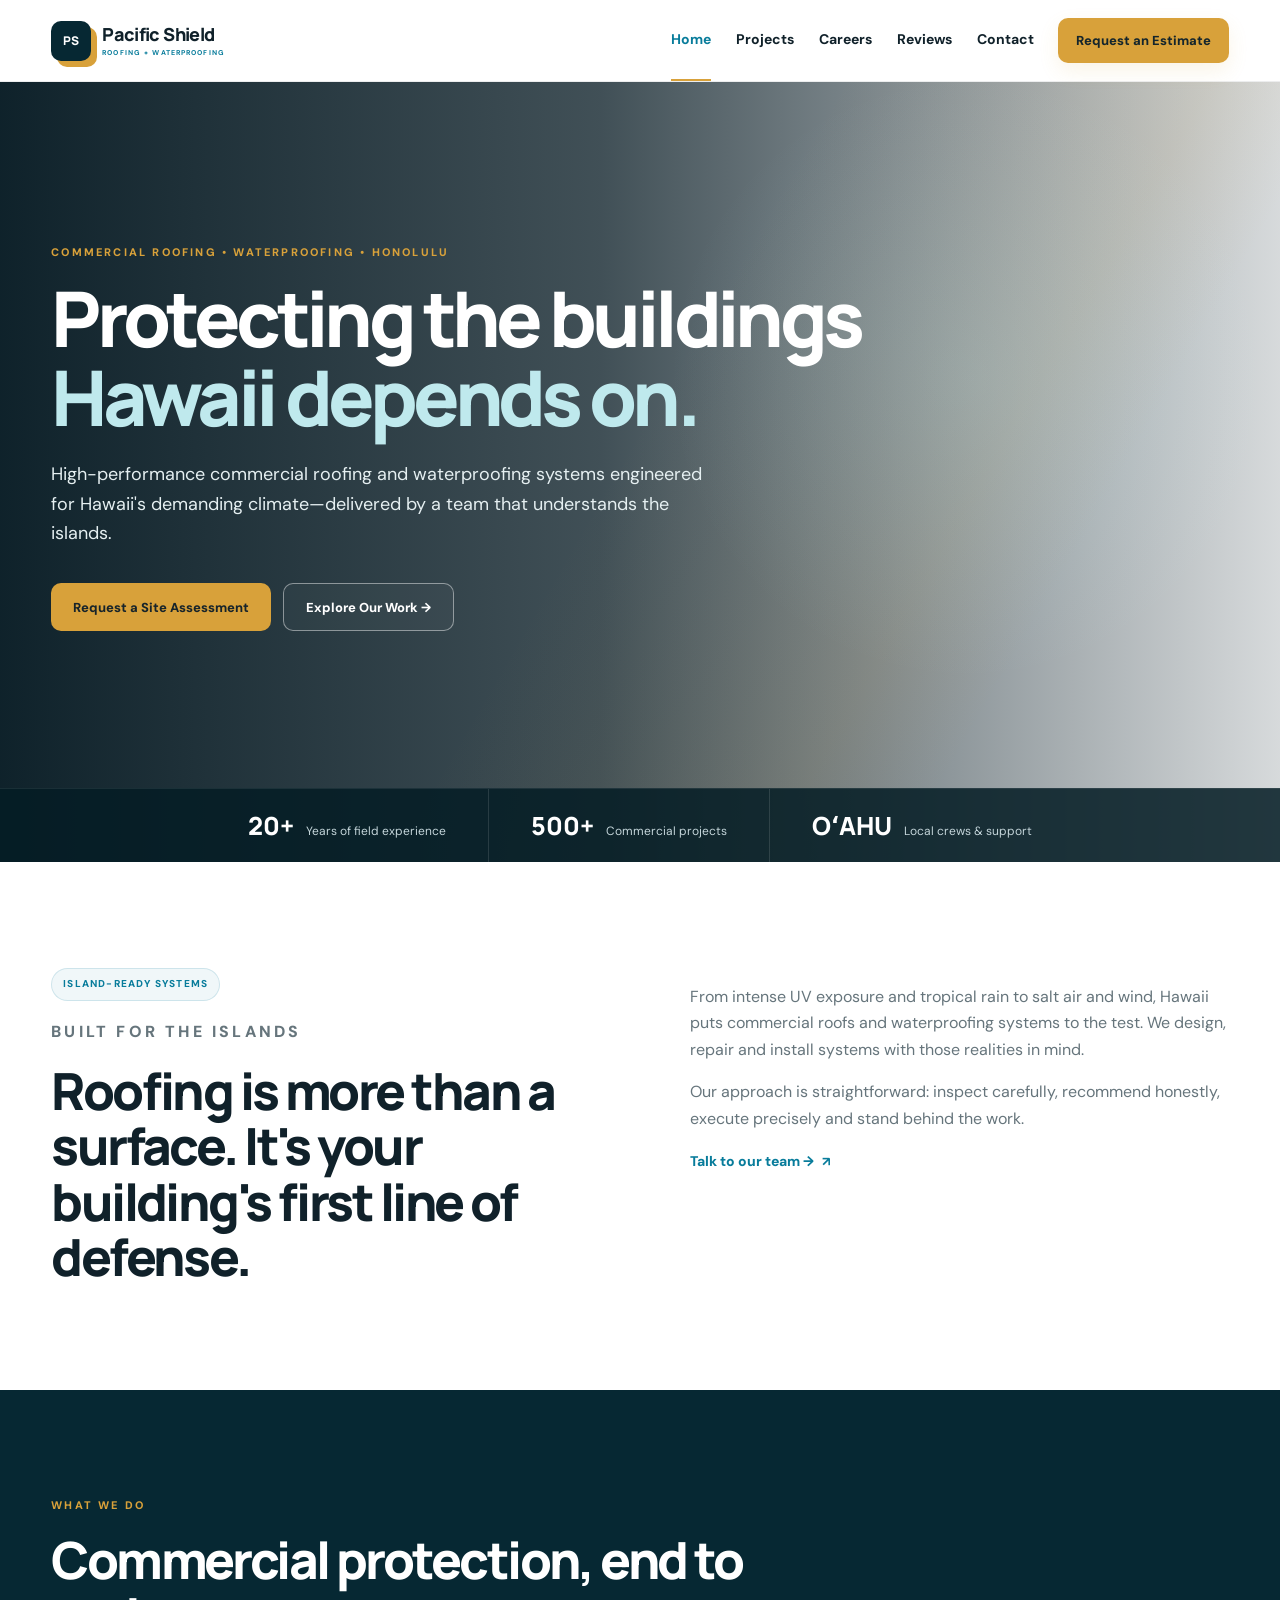
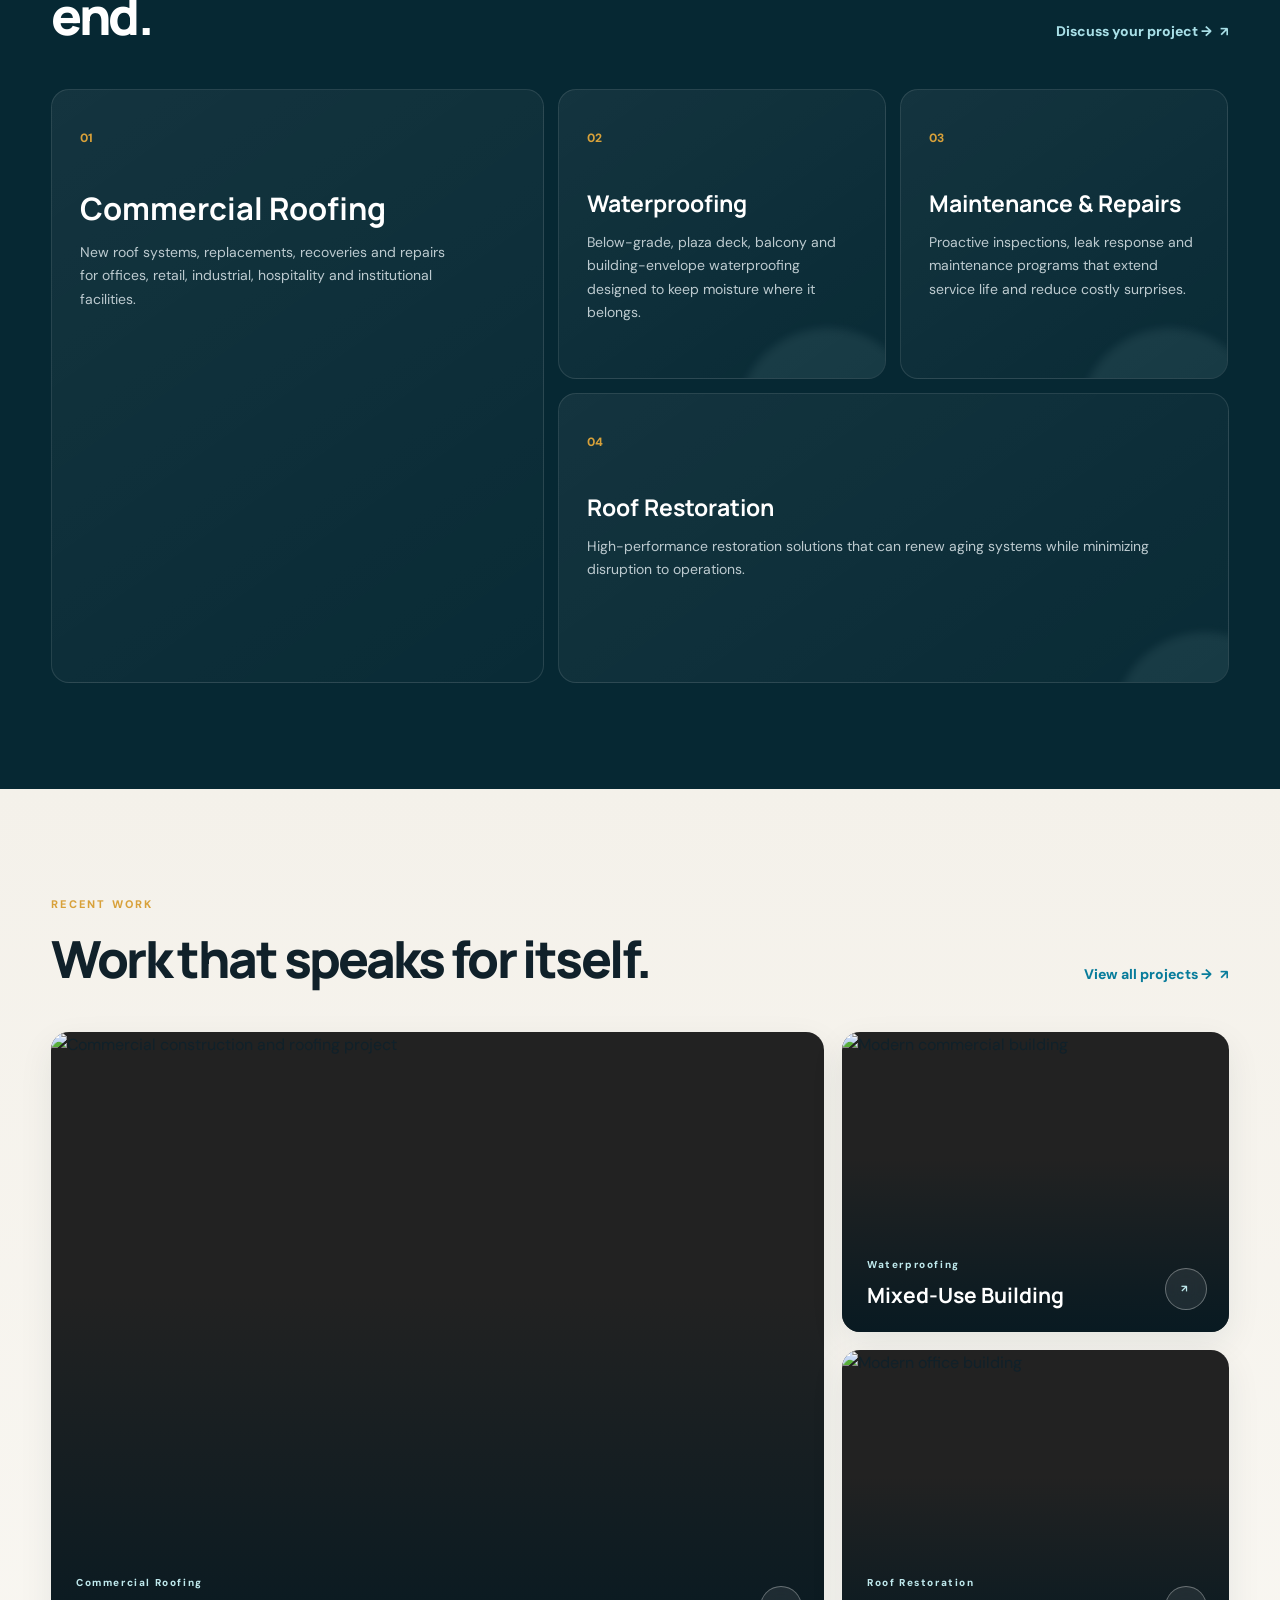
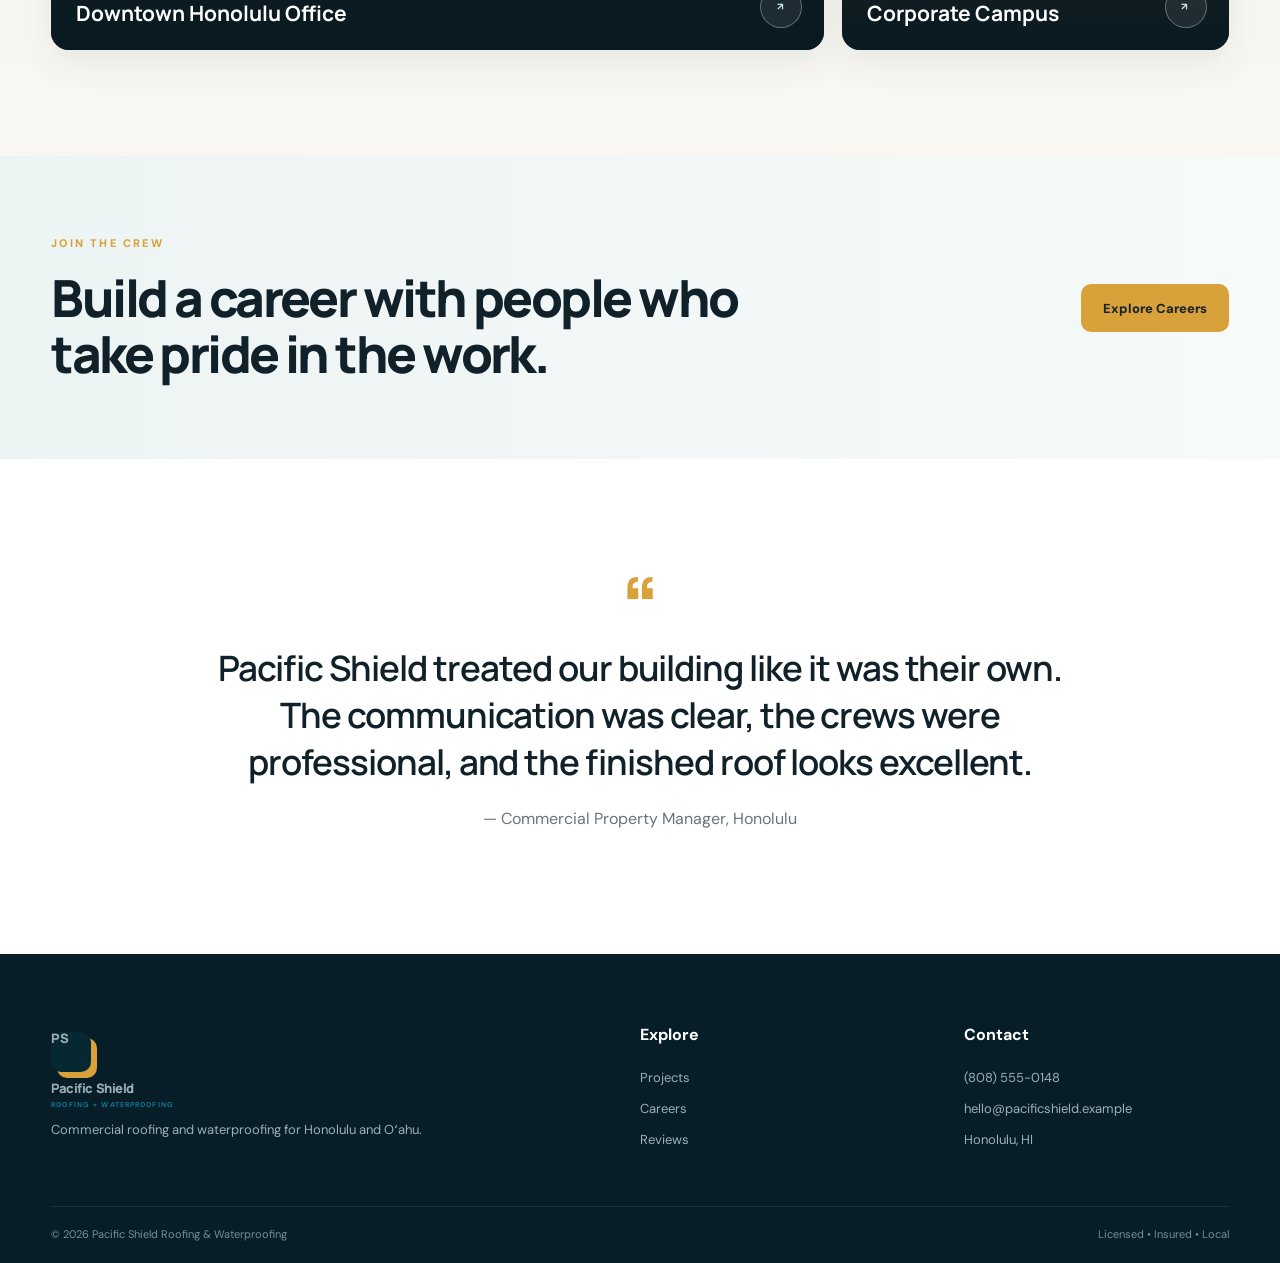
==== index.html @ e8707556 "Add files via upload" ====
<!DOCTYPE html><html lang="en"><head><meta charset="UTF-8"><meta name="viewport" content="width=device-width,initial-scale=1"><title>Pacific Shield Roofing | Commercial Roofing & Waterproofing Honolulu</title><meta name="description" content="Commercial roofing and waterproofing specialists serving Honolulu and Oahu. Built for Hawaii's sun, rain, wind and coastal conditions."><meta name="robots" content="index,follow"><link rel="canonical" href="https://example.com/"><meta property="og:title" content="Pacific Shield Roofing & Waterproofing"><meta property="og:description" content="Commercial roofing and waterproofing built for Hawaii."><meta property="og:type" content="website"><link rel="stylesheet" href="css/style.css"><script defer src="js/main.js"></script><script type="application/ld+json">{"@context":"https://schema.org","@type":"RoofingContractor","name":"Pacific Shield Roofing & Waterproofing","areaServed":"Honolulu, Hawaii","description":"Commercial roofing and waterproofing contractor serving Honolulu and Oahu.","telephone":"(808) 555-0148","url":"https://example.com/"}</script></head><body><a class="skip-link" href="#main">Skip to content</a>
<header class="site-header"><div class="container nav-wrap"><a class="logo" href="index.html"><span class="logo-mark">PS</span><span>Pacific Shield<small>ROOFING + WATERPROOFING</small></span></a><button class="menu-toggle" aria-label="Open navigation" aria-expanded="false"><svg viewBox="0 0 24 24" aria-hidden="true"><path d="M4 6h16M4 12h16M4 18h16" fill="none" stroke="currentColor" stroke-width="2" stroke-linecap="round"/></svg></button><nav class="nav"><a class="active" href="index.html">Home</a><a href="projects.html">Projects</a><a href="careers.html">Careers</a><a href="reviews.html">Reviews</a><a href="contact.html">Contact</a></nav><a class="nav-cta" href="contact.html">Request an Estimate</a></div></header>
<main id="main"><section class="hero" aria-labelledby="hero-title"><div class="hero-overlay"></div><div class="container hero-content"><p class="eyebrow">COMMERCIAL ROOFING • WATERPROOFING • HONOLULU</p><h1 id="hero-title">Protecting the buildings<br><em>Hawaii depends on.</em></h1><p class="hero-copy">High-performance commercial roofing and waterproofing systems engineered for Hawaii's demanding climate—delivered by a team that understands the islands.</p><div class="hero-actions"><a class="btn btn-primary" href="contact.html">Request a Site Assessment</a><a class="btn btn-ghost" href="projects.html">Explore Our Work →</a></div></div><div class="hero-stats"><div><strong>20+</strong><span>Years of field experience</span></div><div><strong>500+</strong><span>Commercial projects</span></div><div><strong>OʻAHU</strong><span>Local crews & support</span></div></div></section>
<section class="intro section reveal" id="services"><div class="container split"><div><span class="section-kicker">ISLAND-READY SYSTEMS</span><p class="eyebrow">BUILT FOR THE ISLANDS</p><h2>Roofing is more than a surface. It's your building's first line of defense.</h2></div><div><p>From intense UV exposure and tropical rain to salt air and wind, Hawaii puts commercial roofs and waterproofing systems to the test. We design, repair and install systems with those realities in mind.</p><p>Our approach is straightforward: inspect carefully, recommend honestly, execute precisely and stand behind the work.</p><a class="text-link" href="contact.html">Talk to our team →</a></div></div></section>
<section class="services section section-dark reveal"><div class="container"><div class="section-head"><div><p class="eyebrow">WHAT WE DO</p><h2>Commercial protection, end to end.</h2></div><a class="text-link light" href="contact.html">Discuss your project →</a></div><div class="service-grid"><article><span>01</span><h3>Commercial Roofing</h3><p>New roof systems, replacements, recoveries and repairs for offices, retail, industrial, hospitality and institutional facilities.</p></article><article><span>02</span><h3>Waterproofing</h3><p>Below-grade, plaza deck, balcony and building-envelope waterproofing designed to keep moisture where it belongs.</p></article><article><span>03</span><h3>Maintenance & Repairs</h3><p>Proactive inspections, leak response and maintenance programs that extend service life and reduce costly surprises.</p></article><article><span>04</span><h3>Roof Restoration</h3><p>High-performance restoration solutions that can renew aging systems while minimizing disruption to operations.</p></article></div></div></section>
<section class="featured section reveal"><div class="container"><div class="section-head"><div><p class="eyebrow">RECENT WORK</p><h2>Work that speaks for itself.</h2></div><a class="text-link" href="projects.html">View all projects →</a></div><div class="project-grid"><a class="project-card large" href="projects.html"><img src="https://images.unsplash.com/photo-1541888946425-d81bb19240f5?auto=format&fit=crop&w=1200&q=85" alt="Commercial construction and roofing project"><div class="project-caption"><span>Commercial Roofing</span><h3>Downtown Honolulu Office</h3><span class="project-arrow" aria-hidden="true">↗</span></div></a><a class="project-card" href="projects.html"><img src="https://images.unsplash.com/photo-1503387762-592deb58ef4e?auto=format&fit=crop&w=900&q=85" alt="Modern commercial building"><div class="project-caption"><span>Waterproofing</span><h3>Mixed-Use Building</h3><span class="project-arrow" aria-hidden="true">↗</span></div></a><a class="project-card" href="projects.html"><img src="https://images.unsplash.com/photo-1486406146926-c627a92ad1ab?auto=format&fit=crop&w=900&q=85" alt="Modern office building"><div class="project-caption"><span>Roof Restoration</span><h3>Corporate Campus</h3><span class="project-arrow" aria-hidden="true">↗</span></div></a></div></div></section>
<section class="careers-banner reveal"><div class="container banner-inner"><div><p class="eyebrow">JOIN THE CREW</p><h2>Build a career with people who take pride in the work.</h2></div><a class="btn btn-primary" href="careers.html">Explore Careers</a></div></section>
<section class="testimonial section reveal"><div class="container quote"><div class="quote-mark">“</div><blockquote>Pacific Shield treated our building like it was their own. The communication was clear, the crews were professional, and the finished roof looks excellent.</blockquote><p>— Commercial Property Manager, Honolulu</p></div></section></main>
<footer><div class="container footer-grid"><div><a class="logo footer-logo" href="index.html"><span class="logo-mark">PS</span><span>Pacific Shield<small>ROOFING + WATERPROOFING</small></span></a><p>Commercial roofing and waterproofing for Honolulu and Oʻahu.</p></div><div><h4>Explore</h4><a href="projects.html">Projects</a><a href="careers.html">Careers</a><a href="reviews.html">Reviews</a></div><div><h4>Contact</h4><a href="tel:+18085550148">(808) 555-0148</a><a href="mailto:hello@pacificshield.example">hello@pacificshield.example</a><span>Honolulu, HI</span></div></div><div class="container footer-bottom"><span>© 2026 Pacific Shield Roofing & Waterproofing</span><span>Licensed • Insured • Local</span></div></footer></body></html>
---- css/style.css ----
@import url('https://fonts.googleapis.com/css2?family=DM+Sans:wght@400;500;600;700&family=Manrope:wght@500;600;700;800&display=swap');
:root{--ink:#10212a;--navy:#062833;--navy-2:#0d4250;--blue:#087c9b;--cyan:#bfe9ed;--gold:#d8a13a;--cream:#f4f1ea;--mist:#edf4f4;--white:#fff;--muted:#66757c;--line:#d9e1e3;--shadow:0 24px 70px rgba(8,45,58,.12);--shadow-sm:0 12px 34px rgba(8,45,58,.08)}
*{box-sizing:border-box}html{scroll-behavior:smooth}body{margin:0;color:var(--ink);font-family:'DM Sans',sans-serif;background:var(--white);line-height:1.65;-webkit-font-smoothing:antialiased}body.no-scroll{overflow:hidden}a{text-decoration:none;color:inherit}button,input,select,textarea{font:inherit}.container{width:min(1200px,92%);margin:auto}.skip-link{position:fixed;left:16px;top:-60px;z-index:1000;background:var(--navy);color:#fff;padding:10px 14px;font-weight:800;border-radius:10px}.skip-link:focus{top:16px}.site-header{position:sticky;top:0;z-index:50;background:rgba(255,255,255,.88);backdrop-filter:blur(18px);border-bottom:1px solid rgba(16,33,42,.08);transition:.25s ease}.site-header.scrolled{box-shadow:0 10px 25px rgba(8,45,58,.08)}.nav-wrap{min-height:78px;display:flex;align-items:center;gap:24px}.logo{display:flex;align-items:center;gap:11px;font-family:Manrope,sans-serif;font-weight:800;letter-spacing:-.035em;font-size:18px;line-height:1}.logo small{display:block;font:700 7px 'DM Sans';letter-spacing:.16em;margin-top:5px;color:var(--blue)}.logo-mark{width:40px;height:40px;display:grid;place-items:center;background:var(--navy);color:#fff;font-size:12px;letter-spacing:.05em;box-shadow:6px 6px 0 var(--gold);border-radius:10px}.nav{display:flex;gap:25px;margin-left:auto;font-size:14px;font-weight:700}.nav a{padding:28px 0;border-bottom:2px solid transparent;transition:color .2s ease,border-color .2s ease}.nav a:hover,.nav a.active{color:var(--blue);border-color:var(--gold)}.nav-cta{background:var(--gold);color:#14252c;padding:12px 18px;font-weight:800;font-size:13px;border-radius:10px;box-shadow:0 8px 20px rgba(216,161,58,.12);transition:transform .2s ease,box-shadow .2s ease}.nav-cta:hover,.btn-primary:hover{transform:translateY(-2px);box-shadow:0 12px 28px rgba(216,161,58,.24)}.menu-toggle{display:none;background:#fff;border:1px solid var(--line);width:42px;height:42px;cursor:pointer;color:var(--navy);border-radius:10px}.menu-toggle svg{width:20px;height:20px}.btn,.nav-cta,.filter,.service-grid article,.project-card,.gallery-item,.form-card{will-change:transform}.btn:focus-visible,.nav a:focus-visible,.nav-cta:focus-visible,.menu-toggle:focus-visible,.filter:focus-visible,.text-link:focus-visible,.project-card:focus-visible,.gallery-item:focus-visible,.form-card input:focus-visible,.form-card select:focus-visible,.form-card textarea:focus-visible{outline:3px solid var(--gold);outline-offset:3px}
.hero{min-height:780px;position:relative;background:url('https://images.unsplash.com/photo-1541888946425-d81bb19240f5?auto=format&fit=crop&w=2200&q=90') center/cover;display:flex;align-items:center;color:#fff;overflow:hidden}.hero:after{content:'';position:absolute;inset:0;background:radial-gradient(circle at 76% 38%,rgba(191,233,237,.16),transparent 28%),linear-gradient(120deg,transparent 48%,rgba(216,161,58,.08) 70%,transparent 78%);pointer-events:none}.hero-overlay{position:absolute;inset:0;background:linear-gradient(90deg,rgba(5,25,34,.96) 0%,rgba(5,25,34,.76) 47%,rgba(5,25,34,.16) 100%)}.hero-content{position:relative;z-index:1;padding:120px 0 190px}.eyebrow{font-size:11px;letter-spacing:.2em;font-weight:800;color:var(--gold);margin:0 0 18px}.hero h1,.page-hero h1{font:800 clamp(47px,6vw,84px)/1.02 Manrope,sans-serif;letter-spacing:-.06em;margin:0 0 24px;max-width:950px}.hero h1 em,.page-hero h1 em{font-style:normal;color:var(--cyan)}.hero-copy{max-width:670px;font-size:18px;color:#e5eff1;margin:0}.hero-actions{display:flex;gap:12px;margin-top:34px}.btn{display:inline-flex;align-items:center;justify-content:center;border:0;padding:14px 22px;font:800 13px 'DM Sans';cursor:pointer;min-height:48px;transition:transform .2s ease,box-shadow .2s ease,background .2s ease;border-radius:10px}.btn-primary{background:var(--gold);color:#17242a}.btn-ghost{border:1px solid rgba(255,255,255,.45);color:#fff;background:rgba(255,255,255,.03)}.btn-ghost:hover{background:rgba(255,255,255,.09)}.hero-stats{position:absolute;z-index:2;bottom:0;left:0;right:0;background:rgba(4,28,37,.86);border-top:1px solid rgba(255,255,255,.08);display:flex;justify-content:center}.hero-stats div{padding:19px 42px;border-right:1px solid rgba(255,255,255,.12);display:flex;gap:12px;align-items:baseline}.hero-stats div:last-child{border-right:0}.hero-stats strong{font:800 25px Manrope}.hero-stats span{font-size:12px;color:#c4d5da}
.section{padding:106px 0}.section-intro{max-width:760px}.split{display:grid;grid-template-columns:1fr 1fr;gap:100px}.split h2,h2{font:800 clamp(35px,4vw,54px)/1.08 Manrope;letter-spacing:-.05em;margin:0}.split p{color:var(--muted);font-size:16px}.text-link{font-weight:800;color:var(--blue);font-size:14px;display:inline-flex;align-items:center;gap:8px}.text-link::after{content:'↗';font-size:13px;transition:transform .2s ease}.text-link:hover::after{transform:translate(2px,-2px)}.section-dark{background:var(--navy);color:#fff}.section-head{display:flex;justify-content:space-between;align-items:end;gap:30px;margin-bottom:46px}.section-head h2{max-width:740px}.light{color:#a8dfe7}
.service-grid{display:grid;grid-template-columns:1.2fr .8fr .8fr;grid-auto-rows:minmax(250px,auto);gap:14px;background:transparent}.service-grid article{padding:34px 28px;background:linear-gradient(145deg,rgba(255,255,255,.06),rgba(255,255,255,.015));border:1px solid rgba(255,255,255,.11);min-height:290px;position:relative;overflow:hidden;border-radius:18px;transition:transform .3s ease,border-color .3s ease,background .3s ease}.service-grid article:first-child{grid-row:span 2;min-height:100%}.service-grid article:nth-child(4){grid-column:2 / span 2}.service-grid article:before{content:'';position:absolute;inset:auto -10% -45% auto;width:180px;height:180px;border-radius:50%;background:rgba(191,233,237,.08);filter:blur(4px)}.service-grid article:hover{transform:translateY(-6px);border-color:rgba(216,161,58,.55);background:linear-gradient(145deg,rgba(255,255,255,.10),rgba(255,255,255,.025))}.service-grid span{color:var(--gold);font-weight:800;font-size:12px}.service-grid h3{font:700 23px Manrope;margin:37px 0 12px}.service-grid p{color:#bdcbd0;font-size:14px;margin:0}.service-grid article:first-child h3{font-size:31px;max-width:320px}.service-grid article:first-child p{max-width:380px}
.featured{background:linear-gradient(180deg,var(--cream),#f9f7f2)}.project-grid{display:grid;grid-template-columns:2fr 1fr;grid-template-rows:300px 300px;gap:18px}.project-card{height:auto;position:relative;overflow:hidden;background:#222;border-radius:18px;box-shadow:var(--shadow-sm)}.project-card.large{grid-row:span 2}.project-card:after{content:'';position:absolute;inset:0;background:linear-gradient(180deg,transparent 42%,rgba(5,25,34,.92));opacity:.96}.project-card img,.gallery-item img{width:100%;height:100%;object-fit:cover;transition:transform .7s cubic-bezier(.2,.65,.2,1)}.project-card:hover img,.gallery-item:hover img{transform:scale(1.05)}.project-caption{position:absolute;inset:auto 0 0;padding:78px 25px 23px;color:#fff;z-index:1}.project-caption span,.gallery-item span{font-size:10px;font-weight:800;letter-spacing:.16em;color:var(--cyan)}.project-caption h3{margin:5px 0 0;font:700 21px Manrope}.project-card .project-arrow{position:absolute;right:22px;bottom:22px;z-index:2;width:42px;height:42px;display:grid;place-items:center;border:1px solid rgba(255,255,255,.32);border-radius:50%;background:rgba(255,255,255,.08);backdrop-filter:blur(8px);transition:transform .2s ease,background .2s ease}.project-card:hover .project-arrow{transform:translate(2px,-2px);background:rgba(255,255,255,.15)}.careers-banner{background:linear-gradient(90deg,var(--mist),#f6faf9);padding:78px 0}.banner-inner{display:flex;justify-content:space-between;align-items:center;gap:40px}.banner-inner h2{max-width:720px}.testimonial{text-align:center;background:#fff}.quote{max-width:880px}.quote-mark{font:800 80px/1 Manrope;color:var(--gold)}blockquote{font:600 clamp(25px,3vw,35px)/1.34 Manrope;margin:0 0 20px;letter-spacing:-.03em}.quote p{color:var(--muted)}
.page-hero{position:relative;background:linear-gradient(115deg,var(--navy),#0b4150);color:#fff;padding:110px 0;overflow:hidden}.page-hero:before{content:'';position:absolute;inset:0;background:linear-gradient(90deg,transparent 0 55%,rgba(191,233,237,.06) 55%,transparent 72%)}.page-hero:after{content:'';position:absolute;right:-120px;top:-180px;width:460px;height:460px;border:1px solid rgba(191,233,237,.15);border-radius:50%;box-shadow:0 0 0 65px rgba(191,233,237,.025),0 0 0 130px rgba(191,233,237,.025)}.page-hero .container{position:relative;z-index:1}.page-hero p:last-child{max-width:680px;color:#c7d7db;font-size:17px;margin:0}.filters{display:flex;gap:10px;margin-bottom:35px;flex-wrap:wrap}.filter{border:1px solid var(--line);background:#fff;padding:10px 16px;font-weight:800;cursor:pointer;transition:transform .2s ease,border-color .2s ease,color .2s ease,background .2s ease;border-radius:999px}.filter:hover{border-color:var(--blue);color:var(--blue);transform:translateY(-1px)}.filter.active{background:var(--navy);color:#fff;border-color:var(--navy)}.project-gallery{display:grid;grid-template-columns:repeat(12,1fr);gap:24px}.gallery-item{background:#fff;border:1px solid var(--line);overflow:hidden;box-shadow:0 8px 20px rgba(8,45,58,.04);transition:transform .25s ease,box-shadow .25s ease;border-radius:18px}.gallery-item:nth-child(1),.gallery-item:nth-child(4){grid-column:span 7}.gallery-item:nth-child(2),.gallery-item:nth-child(3),.gallery-item:nth-child(5),.gallery-item:nth-child(6){grid-column:span 5}.gallery-item:hover{transform:translateY(-5px);box-shadow:var(--shadow)}.gallery-item img{height:350px;display:block}.gallery-item:nth-child(1) img,.gallery-item:nth-child(4) img{height:420px}.gallery-item div{padding:23px 24px 25px}.gallery-item span{color:var(--blue)}.gallery-item h3{font:700 25px Manrope;margin:7px 0 4px;letter-spacing:-.025em}.gallery-item p{margin:0;color:var(--muted);font-size:13px}.cta-strip{background:var(--cream);padding:64px 0}.cta-strip .container{display:flex;align-items:center;justify-content:space-between;gap:30px}.cta-strip h2{font-size:clamp(30px,3.5vw,46px)}
.careers-layout,.contact-layout,.review-layout{display:grid;grid-template-columns:1fr 1fr;gap:90px}.careers-layout>div>p:not(.eyebrow),.contact-info>p:not(.eyebrow){color:var(--muted)}.career-points{margin-top:40px;border-top:1px solid var(--line)}.career-points div{display:flex;gap:25px;padding:18px 0;border-bottom:1px solid var(--line);font-weight:700}.career-points strong{color:var(--gold)}.form-card{background:linear-gradient(180deg,#f8f5ef,var(--cream));padding:36px;border:1px solid rgba(8,45,58,.05);border-radius:18px;box-shadow:var(--shadow-sm)}.form-card h3{font:800 28px Manrope;margin:0 0 5px;letter-spacing:-.035em}.form-card>p{color:var(--muted);font-size:13px}.form-card label{display:block;font-size:12px;font-weight:800;margin-top:17px}.form-card input,.form-card select,.form-card textarea{width:100%;display:block;margin-top:7px;border:1px solid #c9d5d8;background:#fff;padding:12px;font:inherit;outline:none;border-radius:10px;transition:border-color .2s ease,box-shadow .2s ease}.form-card textarea{resize:vertical}.form-note{color:var(--blue)!important;font-weight:800;min-height:1.4em}.rating{display:flex;align-items:center;gap:18px;margin-bottom:35px;padding-bottom:25px;border-bottom:1px solid var(--line)}.rating strong{font:800 55px Manrope;letter-spacing:-.05em}.rating span{color:var(--gold);font-size:21px}.rating small{display:block;color:var(--muted);font-size:11px;margin-top:3px}.review{border-top:0;padding:28px 0}.review+.review{border-top:1px solid var(--line)}.stars{color:var(--gold);letter-spacing:3px}.review p{font:500 18px/1.5 Manrope}.review strong,.review span{display:block;font-size:12px}.review span{color:var(--muted)}.contact-info h2{font-size:clamp(34px,4vw,50px)}.contact-item{border-top:1px solid var(--line);padding:20px 0}.contact-item span{font-size:10px;font-weight:800;letter-spacing:.16em;color:var(--blue)}.contact-item a{display:block;font:700 22px Manrope;margin-top:5px}.contact-item p{margin:5px 0;color:var(--muted)}.service-area{margin-top:30px;padding:22px;background:var(--cream);border-radius:14px}.service-area p{color:var(--muted);font-size:13px;margin:7px 0 0}
footer{background:#071d27;color:#d5e0e3;padding:68px 0 20px}.footer-grid{display:grid;grid-template-columns:2fr 1fr 1fr;gap:60px}.footer-logo{color:#fff}.footer-grid p,.footer-grid a,.footer-grid span{display:block;color:#9eb0b5;font-size:13px;margin:10px 0}.footer-grid h4{color:#fff;margin:0 0 18px}.footer-grid a:hover{color:#fff}.footer-bottom{border-top:1px solid rgba(255,255,255,.1);margin-top:45px;padding-top:18px;display:flex;justify-content:space-between;color:#789098;font-size:11px}
.reveal{opacity:0;transform:translateY(18px);transition:opacity .7s ease,transform .7s cubic-bezier(.2,.65,.2,1)}.reveal.is-visible{opacity:1;transform:none}.section-kicker{display:inline-flex;align-items:center;gap:10px;padding:7px 11px;border:1px solid rgba(8,124,155,.15);background:rgba(8,124,155,.06);color:var(--blue);font-size:10px;font-weight:800;letter-spacing:.12em;border-radius:999px;margin-bottom:18px}
@media(max-width:900px){.nav{display:none}.nav-cta{margin-left:auto}.menu-toggle{display:grid;place-items:center;order:2}.nav-wrap.open .nav{display:flex;position:fixed;left:0;right:0;top:78px;background:#fff;flex-direction:column;padding:16px 4%;gap:0;border-bottom:1px solid var(--line);box-shadow:0 22px 35px rgba(8,45,58,.12)}.nav-wrap.open .nav a{padding:13px 0}.hero{min-height:700px}.hero-content{padding-top:100px}.hero-stats div{padding:17px 18px;flex-direction:column;gap:0}.split,.careers-layout,.contact-layout,.review-layout{grid-template-columns:1fr;gap:48px}.service-grid{grid-template-columns:1fr 1fr}.service-grid article:first-child{grid-row:auto;min-height:290px}.service-grid article:nth-child(4){grid-column:auto}.project-grid{grid-template-columns:1fr;grid-template-rows:auto}.project-card.large{height:420px;grid-row:auto}.project-card{height:290px}.project-gallery{grid-template-columns:1fr}.gallery-item,.gallery-item:nth-child(1),.gallery-item:nth-child(2),.gallery-item:nth-child(3),.gallery-item:nth-child(4),.gallery-item:nth-child(5),.gallery-item:nth-child(6){grid-column:span 1}.gallery-item img,.gallery-item:nth-child(1) img,.gallery-item:nth-child(4) img{height:360px}.footer-grid{grid-template-columns:1fr 1fr}.footer-grid>div:first-child{grid-column:1/-1}}
@media(max-width:560px){.nav-cta{display:none}.hero-content{padding:78px 0 175px}.hero h1,.page-hero h1{font-size:44px}.hero-copy{font-size:16px}.hero-actions{flex-direction:column;align-items:stretch}.hero-stats{display:grid;grid-template-columns:repeat(3,1fr)}.hero-stats div{padding:12px 8px}.hero-stats strong{font-size:17px}.hero-stats span{font-size:9px}.section{padding:74px 0}.section-head{align-items:flex-start;flex-direction:column}.service-grid{grid-template-columns:1fr}.project-card,.project-card.large{height:330px}.banner-inner,.cta-strip .container{flex-direction:column;align-items:flex-start}.footer-grid{grid-template-columns:1fr}.footer-grid>div:first-child{grid-column:auto}.footer-bottom{flex-direction:column;gap:5px}.form-card{padding:25px}.page-hero{padding:82px 0}.gallery-item img,.gallery-item:nth-child(1) img,.gallery-item:nth-child(4) img{height:300px}.cta-strip{padding:56px 0}}
@media(prefers-reduced-motion:reduce){html{scroll-behavior:auto}.reveal{opacity:1;transform:none}*,*:before,*:after{animation:none!important;transition:none!important}}
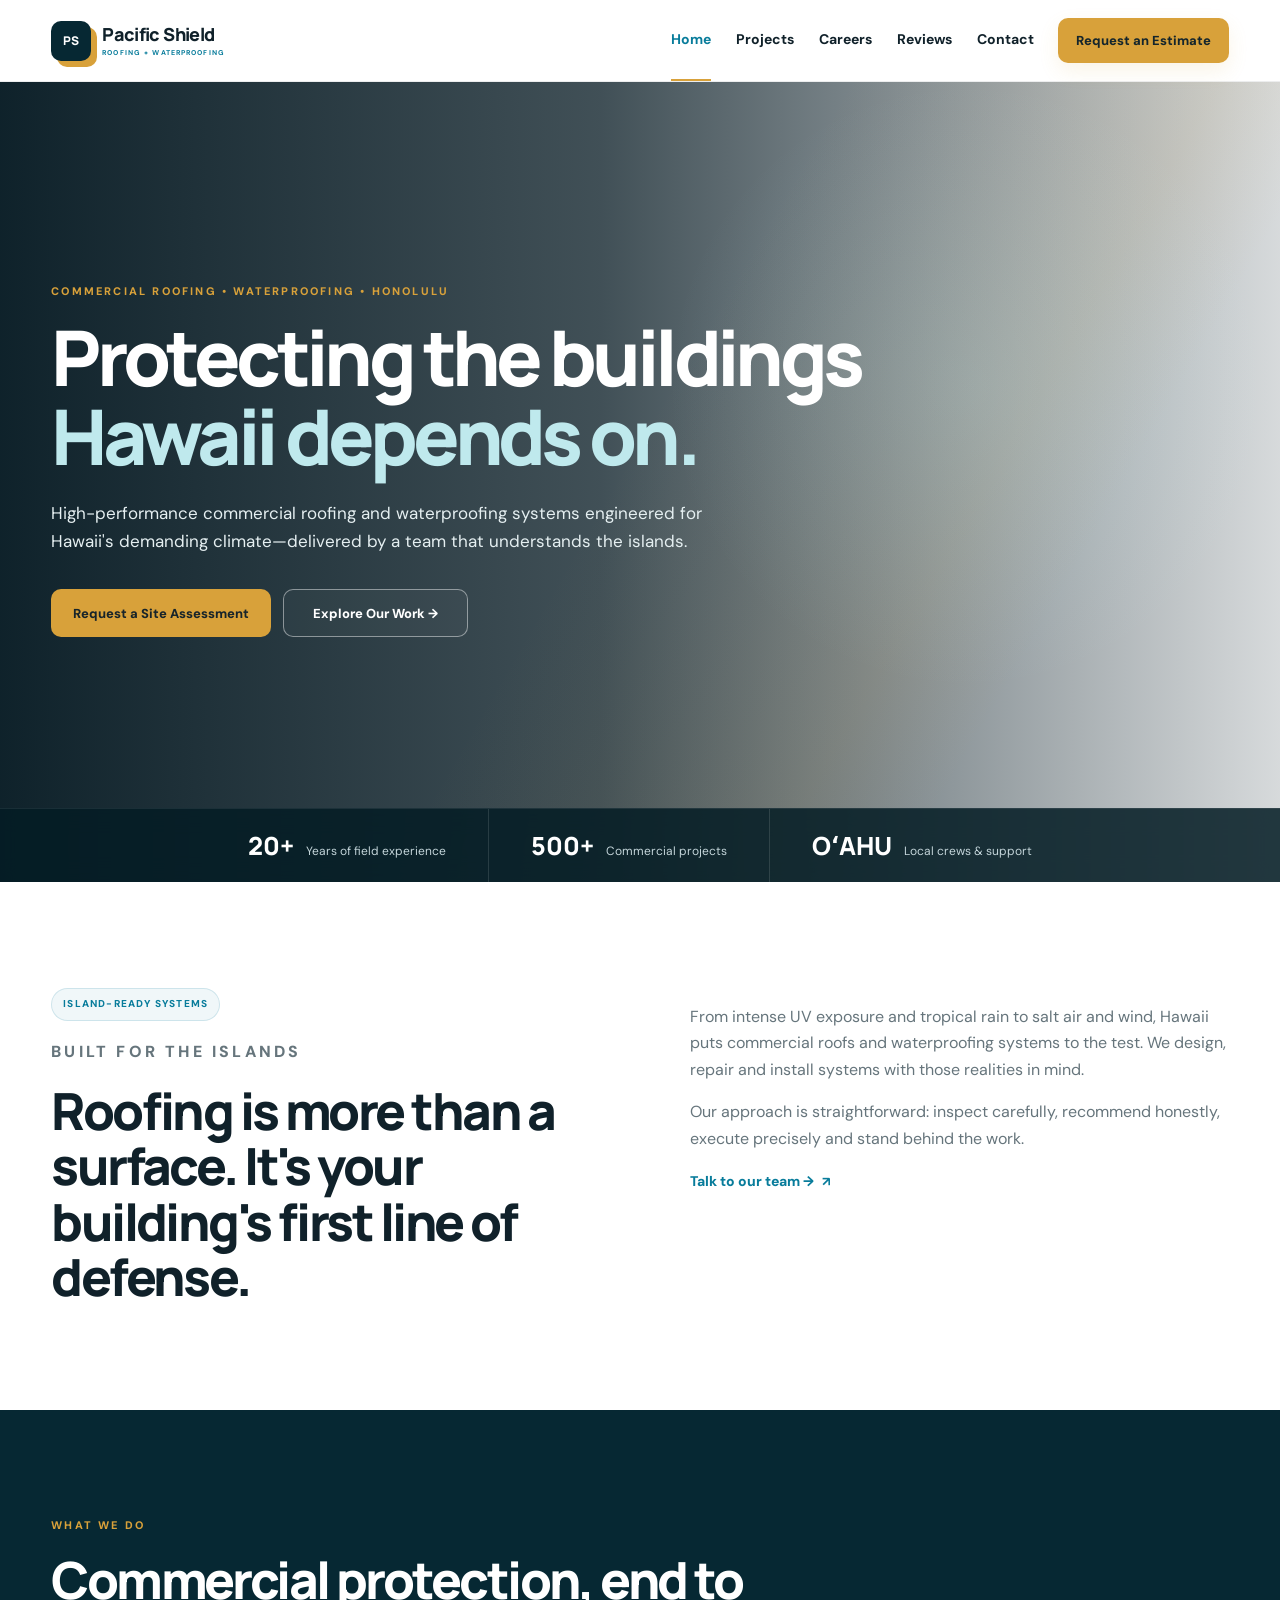
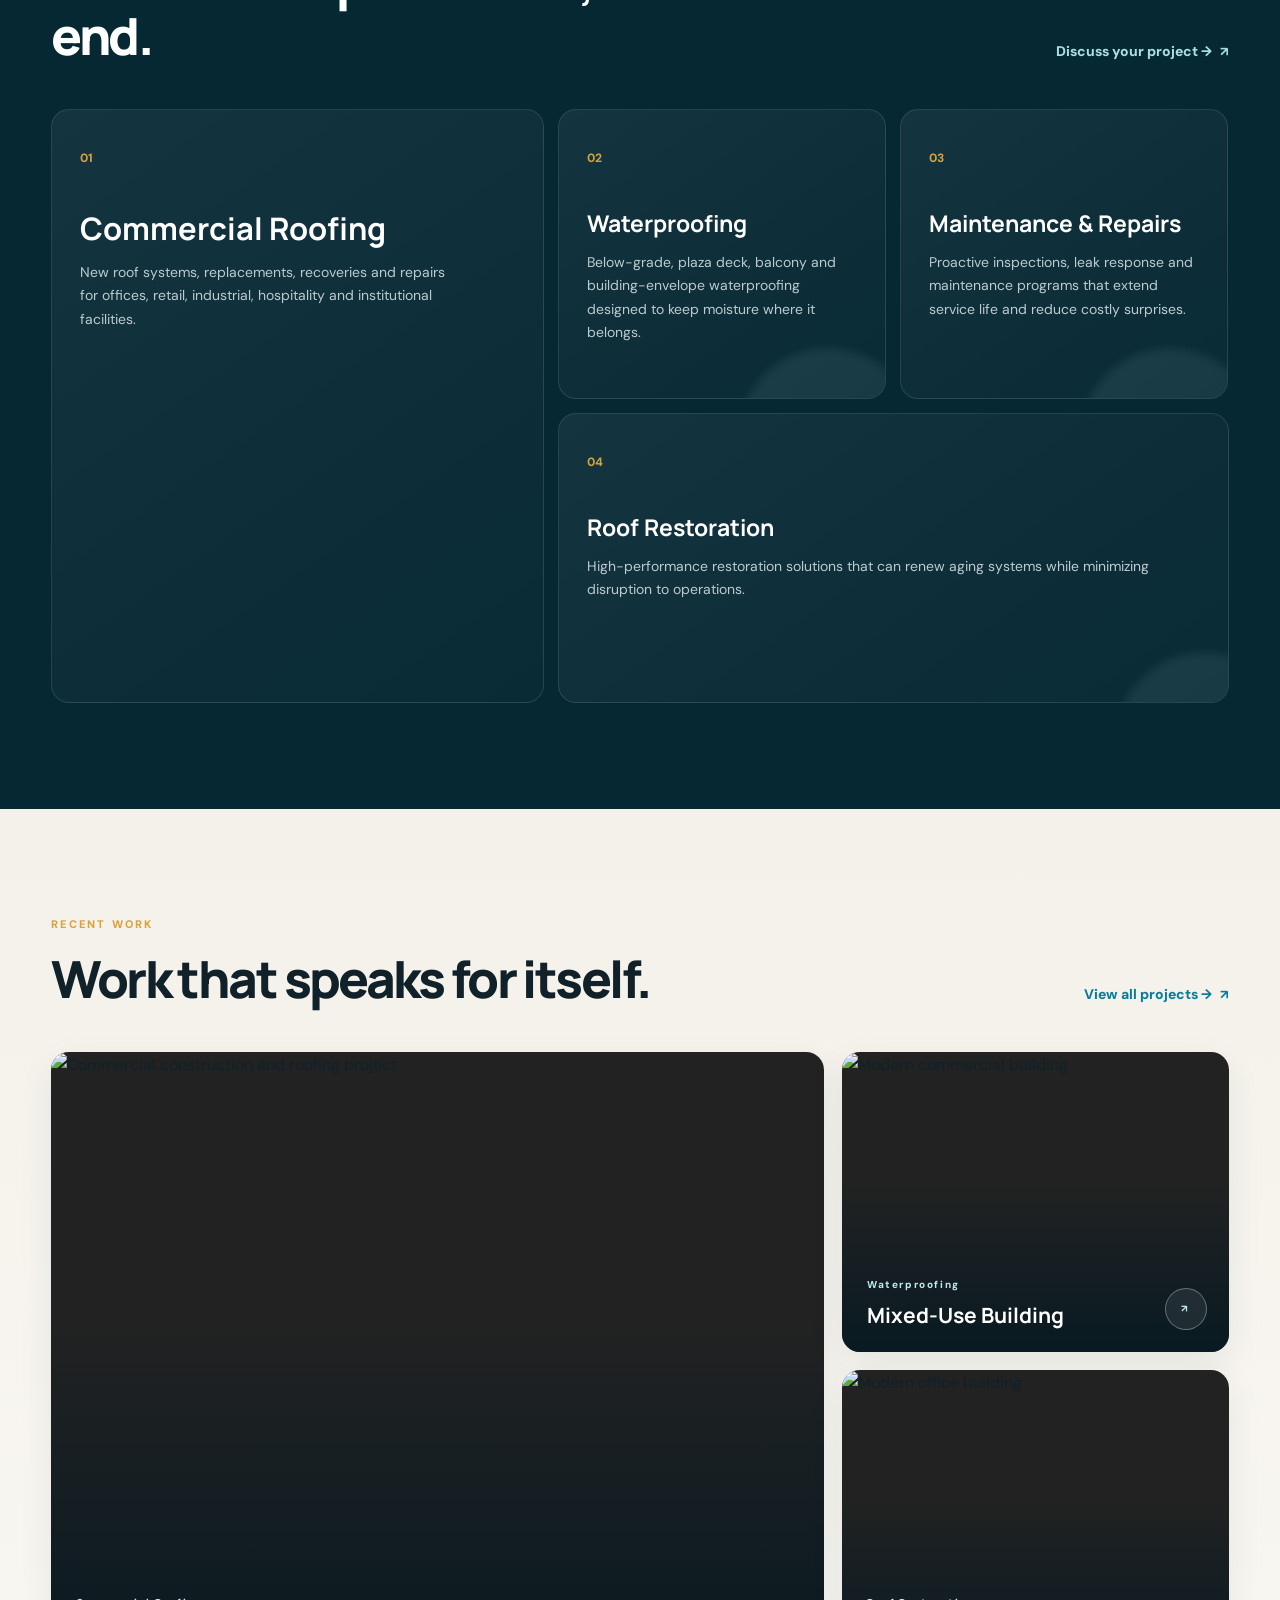
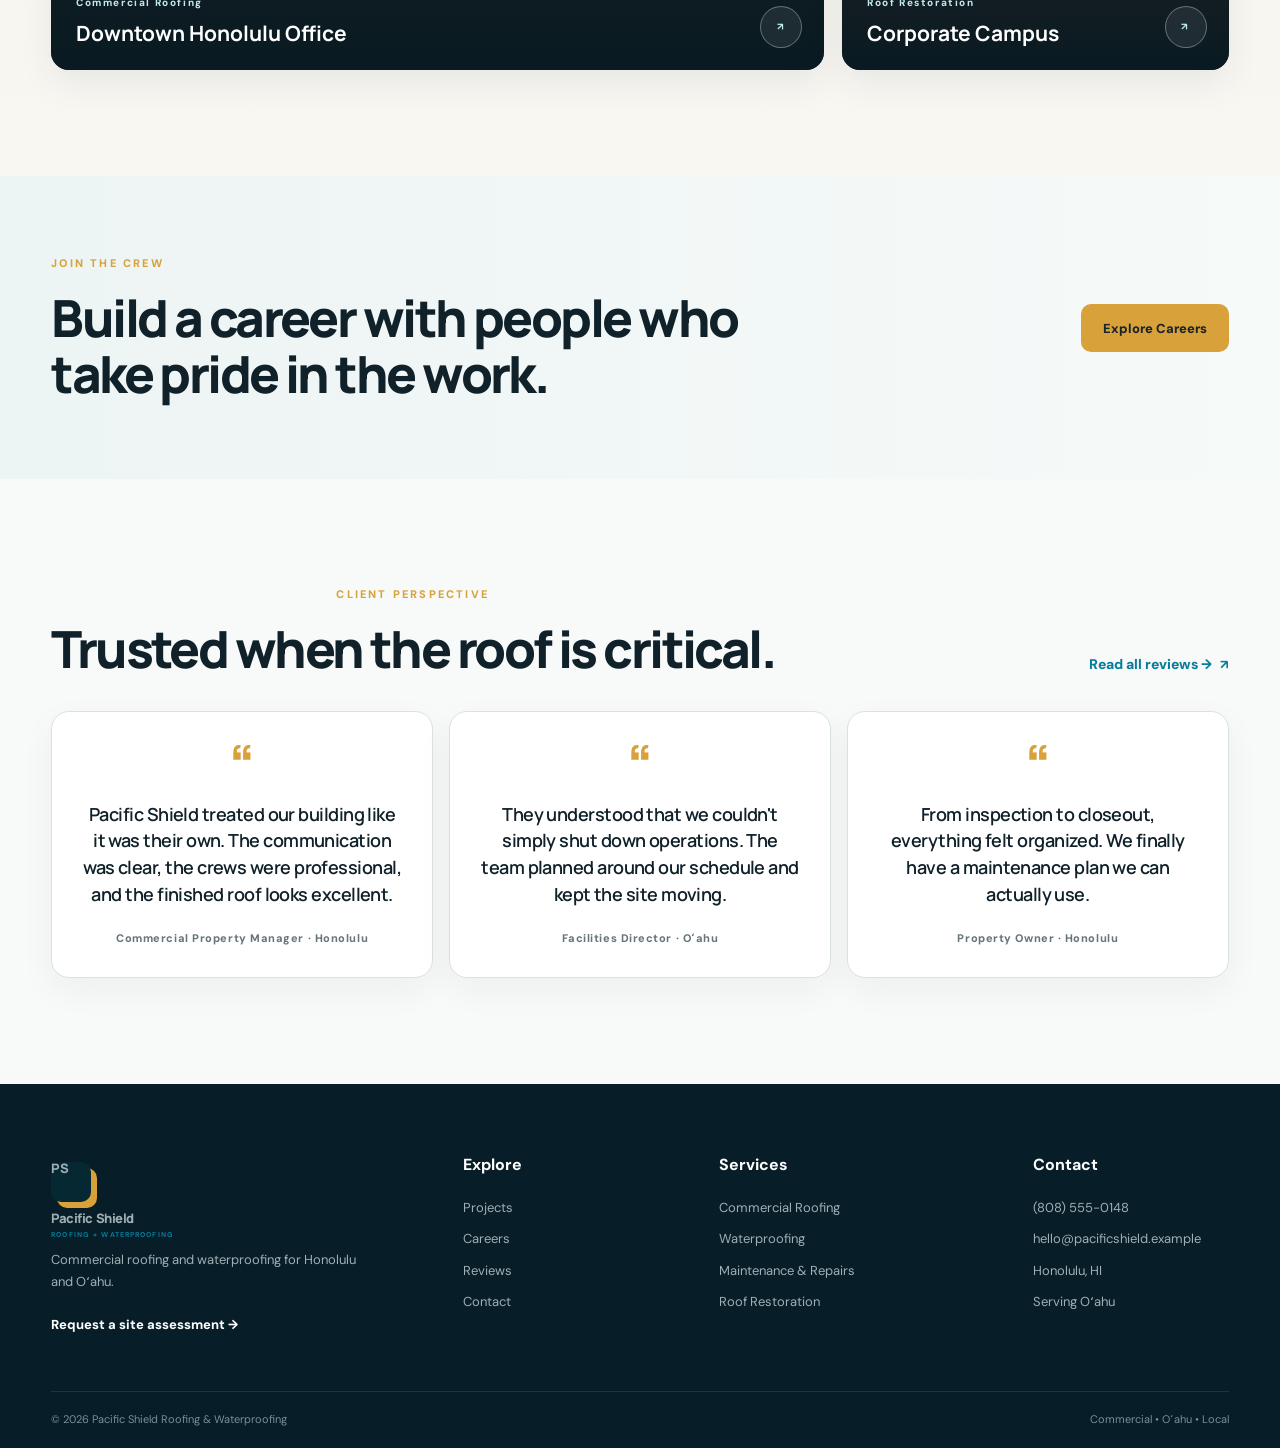
==== commit 1a078fed: "Add files via upload" ====
--- a/index.html
+++ b/index.html
@@ -1,9 +1,9 @@
-<!DOCTYPE html><html lang="en"><head><meta charset="UTF-8"><meta name="viewport" content="width=device-width,initial-scale=1"><title>Pacific Shield Roofing | Commercial Roofing & Waterproofing Honolulu</title><meta name="description" content="Commercial roofing and waterproofing specialists serving Honolulu and Oahu. Built for Hawaii's sun, rain, wind and coastal conditions."><meta name="robots" content="index,follow"><link rel="canonical" href="https://example.com/"><meta property="og:title" content="Pacific Shield Roofing & Waterproofing"><meta property="og:description" content="Commercial roofing and waterproofing built for Hawaii."><meta property="og:type" content="website"><link rel="stylesheet" href="css/style.css"><script defer src="js/main.js"></script><script type="application/ld+json">{"@context":"https://schema.org","@type":"RoofingContractor","name":"Pacific Shield Roofing & Waterproofing","areaServed":"Honolulu, Hawaii","description":"Commercial roofing and waterproofing contractor serving Honolulu and Oahu.","telephone":"(808) 555-0148","url":"https://example.com/"}</script></head><body><a class="skip-link" href="#main">Skip to content</a>
+<!DOCTYPE html><html lang="en"><head><meta charset="UTF-8"><meta name="viewport" content="width=device-width,initial-scale=1"><title>Pacific Shield Roofing | Commercial Roofing & Waterproofing Honolulu</title><meta name="description" content="Commercial roofing and waterproofing specialists serving Honolulu and Oahu. Built for Hawaii's sun, rain, wind and coastal conditions."><meta name="robots" content="index,follow"><link rel="canonical" href="https://fadl462.github.io/Roofing-Waterproofing/"><meta property="og:title" content="Pacific Shield Roofing & Waterproofing"><meta property="og:description" content="Commercial roofing and waterproofing built for Hawaii."><meta property="og:type" content="website"><link rel="stylesheet" href="css/style.css"><script defer src="js/main.js"></script><script type="application/ld+json">{"@context":"https://schema.org","@type":"RoofingContractor","name":"Pacific Shield Roofing & Waterproofing","areaServed":"Honolulu, Hawaii","description":"Commercial roofing and waterproofing contractor serving Honolulu and Oahu.","telephone":"(808) 555-0148","url":"https://fadl462.github.io/Roofing-Waterproofing/"}</script></head><body><a class="skip-link" href="#main">Skip to content</a>
 <header class="site-header"><div class="container nav-wrap"><a class="logo" href="index.html"><span class="logo-mark">PS</span><span>Pacific Shield<small>ROOFING + WATERPROOFING</small></span></a><button class="menu-toggle" aria-label="Open navigation" aria-expanded="false"><svg viewBox="0 0 24 24" aria-hidden="true"><path d="M4 6h16M4 12h16M4 18h16" fill="none" stroke="currentColor" stroke-width="2" stroke-linecap="round"/></svg></button><nav class="nav"><a class="active" href="index.html">Home</a><a href="projects.html">Projects</a><a href="careers.html">Careers</a><a href="reviews.html">Reviews</a><a href="contact.html">Contact</a></nav><a class="nav-cta" href="contact.html">Request an Estimate</a></div></header>
 <main id="main"><section class="hero" aria-labelledby="hero-title"><div class="hero-overlay"></div><div class="container hero-content"><p class="eyebrow">COMMERCIAL ROOFING • WATERPROOFING • HONOLULU</p><h1 id="hero-title">Protecting the buildings<br><em>Hawaii depends on.</em></h1><p class="hero-copy">High-performance commercial roofing and waterproofing systems engineered for Hawaii's demanding climate—delivered by a team that understands the islands.</p><div class="hero-actions"><a class="btn btn-primary" href="contact.html">Request a Site Assessment</a><a class="btn btn-ghost" href="projects.html">Explore Our Work →</a></div></div><div class="hero-stats"><div><strong>20+</strong><span>Years of field experience</span></div><div><strong>500+</strong><span>Commercial projects</span></div><div><strong>OʻAHU</strong><span>Local crews & support</span></div></div></section>
 <section class="intro section reveal" id="services"><div class="container split"><div><span class="section-kicker">ISLAND-READY SYSTEMS</span><p class="eyebrow">BUILT FOR THE ISLANDS</p><h2>Roofing is more than a surface. It's your building's first line of defense.</h2></div><div><p>From intense UV exposure and tropical rain to salt air and wind, Hawaii puts commercial roofs and waterproofing systems to the test. We design, repair and install systems with those realities in mind.</p><p>Our approach is straightforward: inspect carefully, recommend honestly, execute precisely and stand behind the work.</p><a class="text-link" href="contact.html">Talk to our team →</a></div></div></section>
 <section class="services section section-dark reveal"><div class="container"><div class="section-head"><div><p class="eyebrow">WHAT WE DO</p><h2>Commercial protection, end to end.</h2></div><a class="text-link light" href="contact.html">Discuss your project →</a></div><div class="service-grid"><article><span>01</span><h3>Commercial Roofing</h3><p>New roof systems, replacements, recoveries and repairs for offices, retail, industrial, hospitality and institutional facilities.</p></article><article><span>02</span><h3>Waterproofing</h3><p>Below-grade, plaza deck, balcony and building-envelope waterproofing designed to keep moisture where it belongs.</p></article><article><span>03</span><h3>Maintenance & Repairs</h3><p>Proactive inspections, leak response and maintenance programs that extend service life and reduce costly surprises.</p></article><article><span>04</span><h3>Roof Restoration</h3><p>High-performance restoration solutions that can renew aging systems while minimizing disruption to operations.</p></article></div></div></section>
 <section class="featured section reveal"><div class="container"><div class="section-head"><div><p class="eyebrow">RECENT WORK</p><h2>Work that speaks for itself.</h2></div><a class="text-link" href="projects.html">View all projects →</a></div><div class="project-grid"><a class="project-card large" href="projects.html"><img src="https://images.unsplash.com/photo-1541888946425-d81bb19240f5?auto=format&fit=crop&w=1200&q=85" alt="Commercial construction and roofing project"><div class="project-caption"><span>Commercial Roofing</span><h3>Downtown Honolulu Office</h3><span class="project-arrow" aria-hidden="true">↗</span></div></a><a class="project-card" href="projects.html"><img src="https://images.unsplash.com/photo-1503387762-592deb58ef4e?auto=format&fit=crop&w=900&q=85" alt="Modern commercial building"><div class="project-caption"><span>Waterproofing</span><h3>Mixed-Use Building</h3><span class="project-arrow" aria-hidden="true">↗</span></div></a><a class="project-card" href="projects.html"><img src="https://images.unsplash.com/photo-1486406146926-c627a92ad1ab?auto=format&fit=crop&w=900&q=85" alt="Modern office building"><div class="project-caption"><span>Roof Restoration</span><h3>Corporate Campus</h3><span class="project-arrow" aria-hidden="true">↗</span></div></a></div></div></section>
 <section class="careers-banner reveal"><div class="container banner-inner"><div><p class="eyebrow">JOIN THE CREW</p><h2>Build a career with people who take pride in the work.</h2></div><a class="btn btn-primary" href="careers.html">Explore Careers</a></div></section>
-<section class="testimonial section reveal"><div class="container quote"><div class="quote-mark">“</div><blockquote>Pacific Shield treated our building like it was their own. The communication was clear, the crews were professional, and the finished roof looks excellent.</blockquote><p>— Commercial Property Manager, Honolulu</p></div></section></main>
-<footer><div class="container footer-grid"><div><a class="logo footer-logo" href="index.html"><span class="logo-mark">PS</span><span>Pacific Shield<small>ROOFING + WATERPROOFING</small></span></a><p>Commercial roofing and waterproofing for Honolulu and Oʻahu.</p></div><div><h4>Explore</h4><a href="projects.html">Projects</a><a href="careers.html">Careers</a><a href="reviews.html">Reviews</a></div><div><h4>Contact</h4><a href="tel:+18085550148">(808) 555-0148</a><a href="mailto:hello@pacificshield.example">hello@pacificshield.example</a><span>Honolulu, HI</span></div></div><div class="container footer-bottom"><span>© 2026 Pacific Shield Roofing & Waterproofing</span><span>Licensed • Insured • Local</span></div></footer></body></html>
+<section class="testimonial section reveal"><div class="container"><div class="section-head testimonial-head"><div><p class="eyebrow">CLIENT PERSPECTIVE</p><h2>Trusted when the roof is critical.</h2></div><a class="text-link" href="reviews.html">Read all reviews →</a></div><div class="testimonial-grid"><article class="quote-card"><div class="quote-mark">“</div><blockquote>Pacific Shield treated our building like it was their own. The communication was clear, the crews were professional, and the finished roof looks excellent.</blockquote><p>Commercial Property Manager · Honolulu</p></article><article class="quote-card"><div class="quote-mark">“</div><blockquote>They understood that we couldn't simply shut down operations. The team planned around our schedule and kept the site moving.</blockquote><p>Facilities Director · Oʻahu</p></article><article class="quote-card"><div class="quote-mark">“</div><blockquote>From inspection to closeout, everything felt organized. We finally have a maintenance plan we can actually use.</blockquote><p>Property Owner · Honolulu</p></article></div></div></section></main>
+<footer><div class="container footer-grid"><div><a class="logo footer-logo" href="index.html"><span class="logo-mark">PS</span><span>Pacific Shield<small>ROOFING + WATERPROOFING</small></span></a><p>Commercial roofing and waterproofing for Honolulu and Oʻahu.</p><a class="footer-strong" href="contact.html">Request a site assessment →</a></div><div><h4>Explore</h4><a href="projects.html">Projects</a><a href="careers.html">Careers</a><a href="reviews.html">Reviews</a><a href="contact.html">Contact</a></div><div><h4>Services</h4><a href="projects.html">Commercial Roofing</a><a href="projects.html">Waterproofing</a><a href="projects.html">Maintenance & Repairs</a><a href="projects.html">Roof Restoration</a></div><div><h4>Contact</h4><a href="tel:+18085550148">(808) 555-0148</a><a href="mailto:hello@pacificshield.example">hello@pacificshield.example</a><span>Honolulu, HI</span><span>Serving Oʻahu</span></div></div><div class="container footer-bottom"><span>© 2026 Pacific Shield Roofing & Waterproofing</span><span>Commercial • Oʻahu • Local</span></div></footer></body></html>
--- a/css/style.css
+++ b/css/style.css
@@ -12,3 +12,13 @@
 @media(max-width:900px){.nav{display:none}.nav-cta{margin-left:auto}.menu-toggle{display:grid;place-items:center;order:2}.nav-wrap.open .nav{display:flex;position:fixed;left:0;right:0;top:78px;background:#fff;flex-direction:column;padding:16px 4%;gap:0;border-bottom:1px solid var(--line);box-shadow:0 22px 35px rgba(8,45,58,.12)}.nav-wrap.open .nav a{padding:13px 0}.hero{min-height:700px}.hero-content{padding-top:100px}.hero-stats div{padding:17px 18px;flex-direction:column;gap:0}.split,.careers-layout,.contact-layout,.review-layout{grid-template-columns:1fr;gap:48px}.service-grid{grid-template-columns:1fr 1fr}.service-grid article:first-child{grid-row:auto;min-height:290px}.service-grid article:nth-child(4){grid-column:auto}.project-grid{grid-template-columns:1fr;grid-template-rows:auto}.project-card.large{height:420px;grid-row:auto}.project-card{height:290px}.project-gallery{grid-template-columns:1fr}.gallery-item,.gallery-item:nth-child(1),.gallery-item:nth-child(2),.gallery-item:nth-child(3),.gallery-item:nth-child(4),.gallery-item:nth-child(5),.gallery-item:nth-child(6){grid-column:span 1}.gallery-item img,.gallery-item:nth-child(1) img,.gallery-item:nth-child(4) img{height:360px}.footer-grid{grid-template-columns:1fr 1fr}.footer-grid>div:first-child{grid-column:1/-1}}
 @media(max-width:560px){.nav-cta{display:none}.hero-content{padding:78px 0 175px}.hero h1,.page-hero h1{font-size:44px}.hero-copy{font-size:16px}.hero-actions{flex-direction:column;align-items:stretch}.hero-stats{display:grid;grid-template-columns:repeat(3,1fr)}.hero-stats div{padding:12px 8px}.hero-stats strong{font-size:17px}.hero-stats span{font-size:9px}.section{padding:74px 0}.section-head{align-items:flex-start;flex-direction:column}.service-grid{grid-template-columns:1fr}.project-card,.project-card.large{height:330px}.banner-inner,.cta-strip .container{flex-direction:column;align-items:flex-start}.footer-grid{grid-template-columns:1fr}.footer-grid>div:first-child{grid-column:auto}.footer-bottom{flex-direction:column;gap:5px}.form-card{padding:25px}.page-hero{padding:82px 0}.gallery-item img,.gallery-item:nth-child(1) img,.gallery-item:nth-child(4) img{height:300px}.cta-strip{padding:56px 0}}
 @media(prefers-reduced-motion:reduce){html{scroll-behavior:auto}.reveal{opacity:1;transform:none}*,*:before,*:after{animation:none!important;transition:none!important}}
+
+/* Production Master refinement */
+.trust-strip{background:#fff;border-bottom:1px solid var(--line);padding:0}.trust-grid{display:grid;grid-template-columns:repeat(3,1fr)}.trust-grid>div{padding:34px 32px;border-right:1px solid var(--line)}.trust-grid>div:first-child{padding-left:0}.trust-grid>div:last-child{border-right:0}.trust-grid strong{display:block;font:800 16px Manrope;margin-bottom:7px}.trust-grid span{display:block;color:var(--muted);font-size:13px;line-height:1.55;max-width:330px}
+.process{background:#fff}.process-intro{max-width:470px;color:var(--muted);margin:0;font-size:15px}.process-grid{display:grid;grid-template-columns:repeat(4,1fr);border-top:1px solid var(--line);border-bottom:1px solid var(--line)}.process-grid article{padding:28px 24px 32px;border-right:1px solid var(--line);position:relative}.process-grid article:first-child{padding-left:0}.process-grid article:last-child{border-right:0}.process-grid span{display:inline-grid;place-items:center;width:34px;height:34px;border-radius:50%;background:var(--mist);color:var(--blue);font:800 11px Manrope}.process-grid h3{font:800 22px Manrope;margin:24px 0 9px}.process-grid p{color:var(--muted);font-size:13px;margin:0;line-height:1.6}
+.testimonial{background:#f8faf9}.testimonial-head{margin-bottom:34px}.testimonial-grid{display:grid;grid-template-columns:repeat(3,1fr);gap:16px}.quote-card{background:#fff;border:1px solid var(--line);border-radius:18px;padding:30px;box-shadow:0 12px 34px rgba(8,45,58,.05);transition:transform .25s ease,box-shadow .25s ease}.quote-card:hover{transform:translateY(-4px);box-shadow:var(--shadow)}.quote-card .quote-mark{font-size:54px;line-height:.8}.quote-card blockquote{font-size:18px;line-height:1.48;margin:16px 0 22px}.quote-card p{margin:0;color:var(--muted);font-size:11px;font-weight:800;letter-spacing:.05em}.footer-cta{background:var(--gold);color:#14252c;padding:58px 0}.footer-cta-inner{display:flex;align-items:center;justify-content:space-between;gap:32px}.footer-cta .eyebrow{color:#14252c;margin-bottom:9px}.footer-cta h2{font-size:clamp(30px,4vw,48px);max-width:760px}.footer-cta .btn-primary{background:var(--navy);color:#fff;box-shadow:none}.footer-cta .btn-primary:hover{box-shadow:0 12px 28px rgba(6,40,51,.2)}.footer-strong{color:#fff!important;font-weight:800!important}.footer-grid{grid-template-columns:1.8fr 1fr 1.3fr 1fr}.footer-grid>div:first-child p{max-width:320px}.footer-grid .footer-strong{margin-top:22px}
+.hero{min-height:800px}.hero-content{padding-top:145px}.hero h1{max-width:1000px;text-wrap:balance}.hero-copy{font-size:17px;line-height:1.65}.hero-actions .btn{min-width:185px}.hero-stats{backdrop-filter:blur(12px)}
+.project-card{cursor:pointer}.project-card:focus-visible{box-shadow:0 0 0 4px var(--gold),var(--shadow)}
+.form-card{position:relative}.form-card:before{content:'';position:absolute;left:0;top:0;width:70px;height:4px;background:var(--gold);border-radius:18px 0 0 0}.form-card .btn{width:100%;margin-top:22px}
+@media(max-width:900px){.trust-grid{grid-template-columns:1fr}.trust-grid>div,.trust-grid>div:first-child{padding:22px 0;border-right:0;border-bottom:1px solid var(--line)}.trust-grid>div:last-child{border-bottom:0}.process-grid{grid-template-columns:1fr 1fr}.process-grid article:nth-child(2){border-right:0}.process-grid article:nth-child(3),.process-grid article:nth-child(4){border-top:1px solid var(--line)}.process-grid article:nth-child(4){border-right:0}.testimonial-grid{grid-template-columns:1fr}.footer-cta-inner{align-items:flex-start;flex-direction:column}.footer-grid{grid-template-columns:1.5fr 1fr 1fr}.footer-grid>div:last-child{grid-column:2/-1}}
+@media(max-width:560px){.hero{min-height:740px}.hero-content{padding-top:86px}.hero-stats div{align-items:center;text-align:center}.trust-grid>div{padding:20px 0}.process-grid{grid-template-columns:1fr}.process-grid article,.process-grid article:first-child{padding:24px 0;border-right:0;border-bottom:1px solid var(--line)}.process-grid article:last-child{border-bottom:0}.footer-cta{padding:48px 0}.footer-cta .btn{width:100%}.footer-grid{grid-template-columns:1fr}.footer-grid>div:last-child{grid-column:auto}.testimonial-grid{gap:12px}.quote-card{padding:24px}}
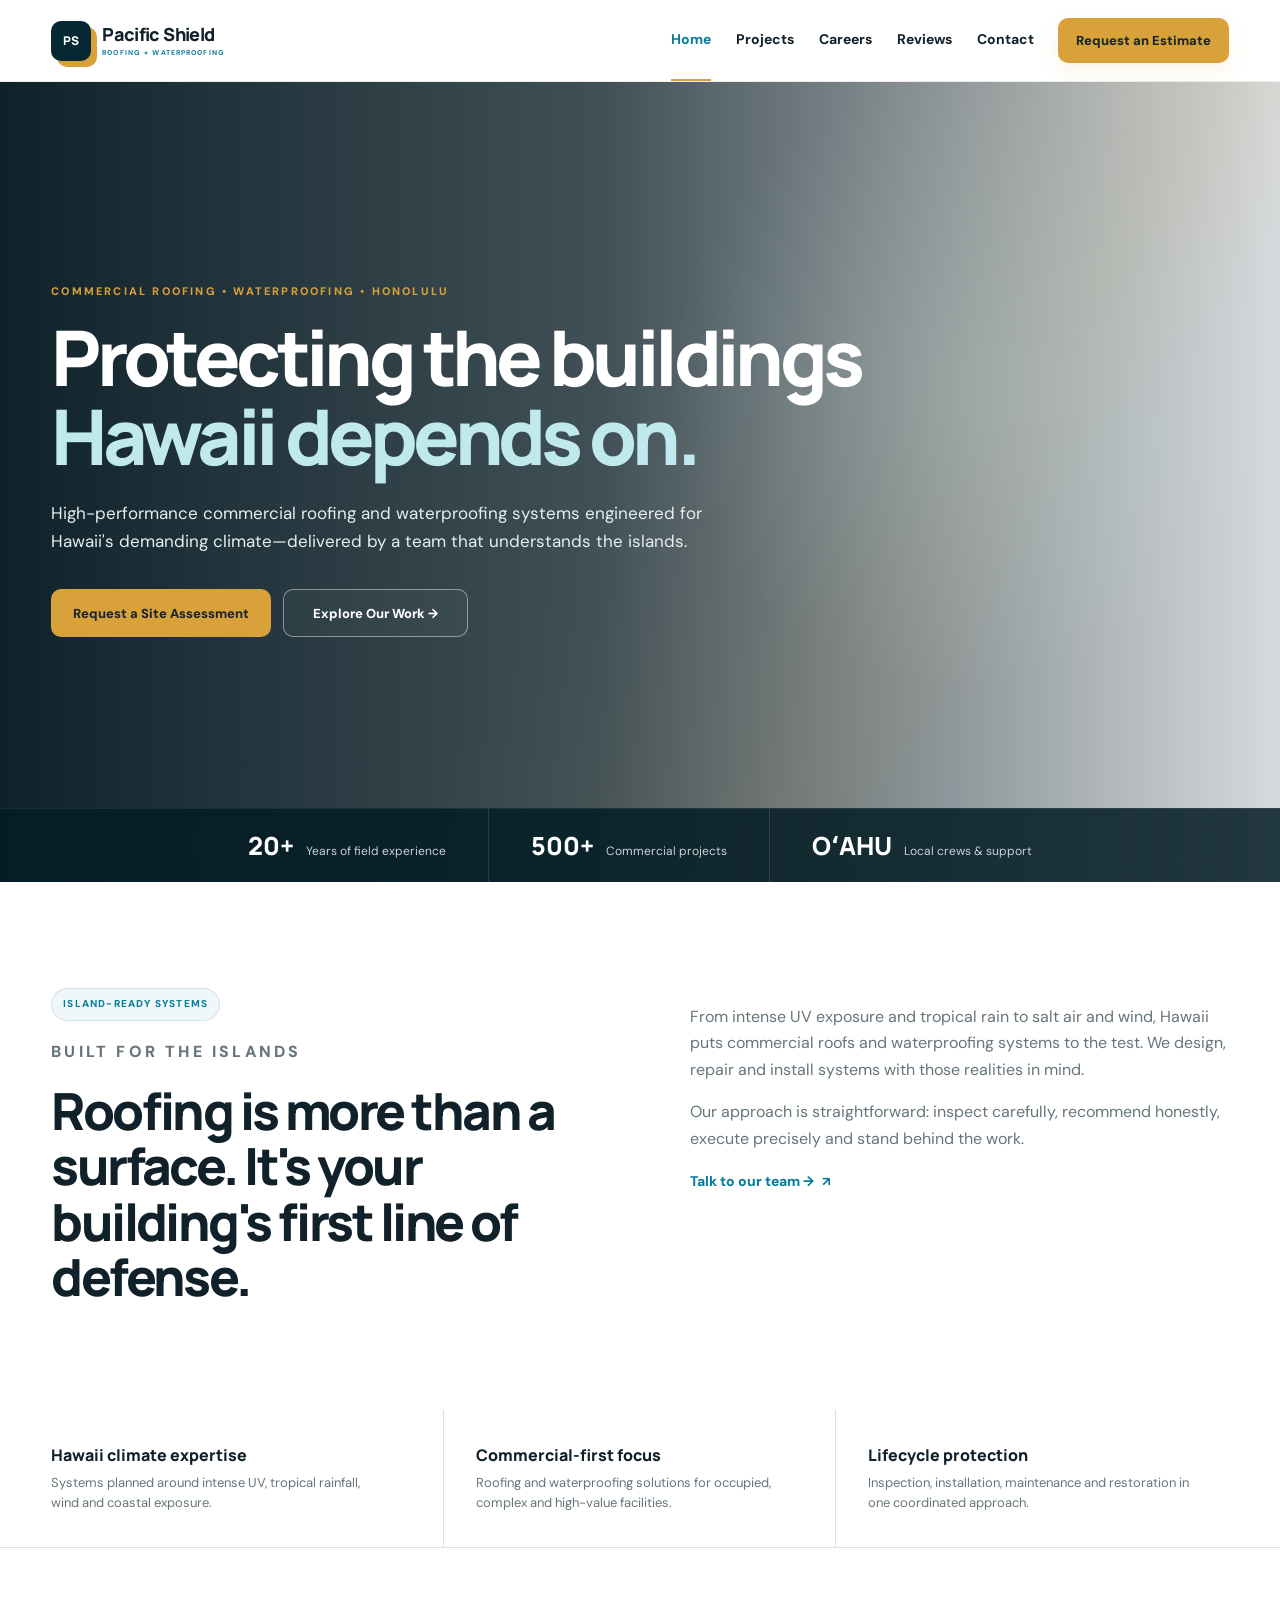
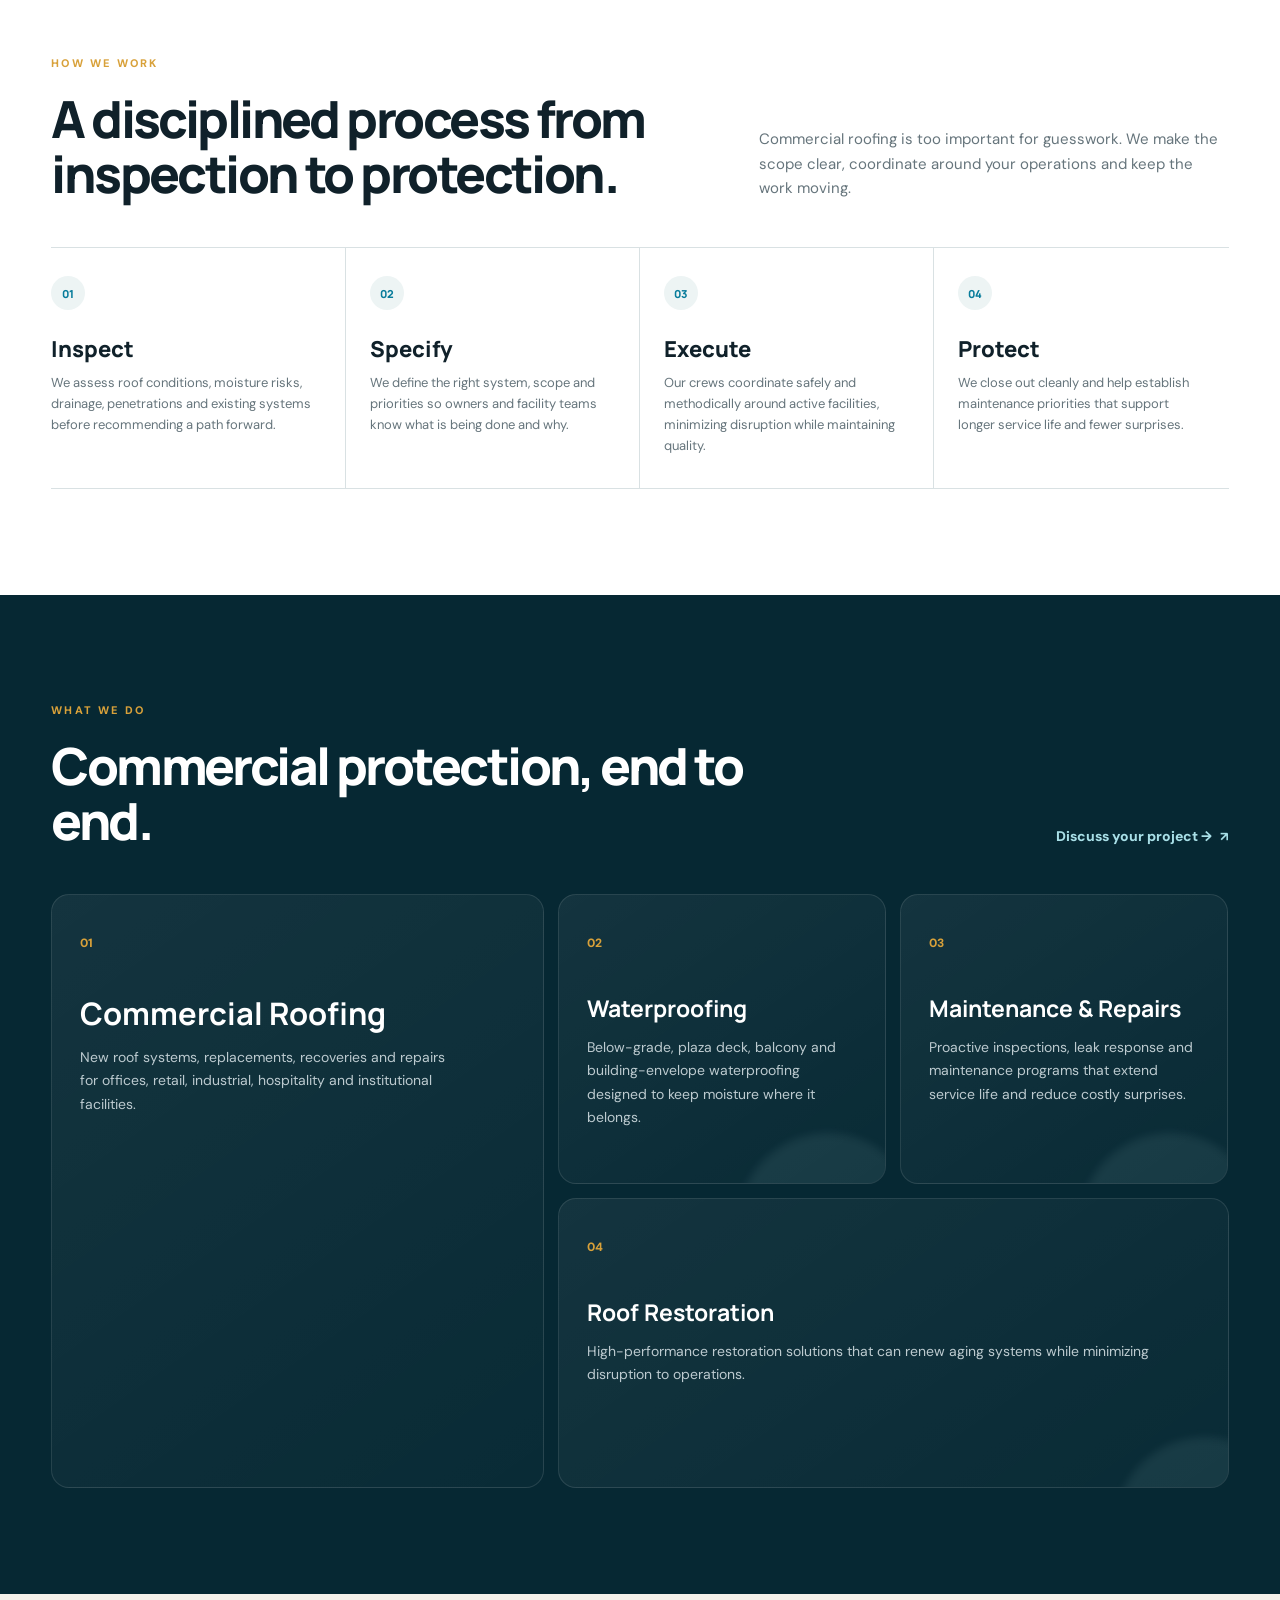
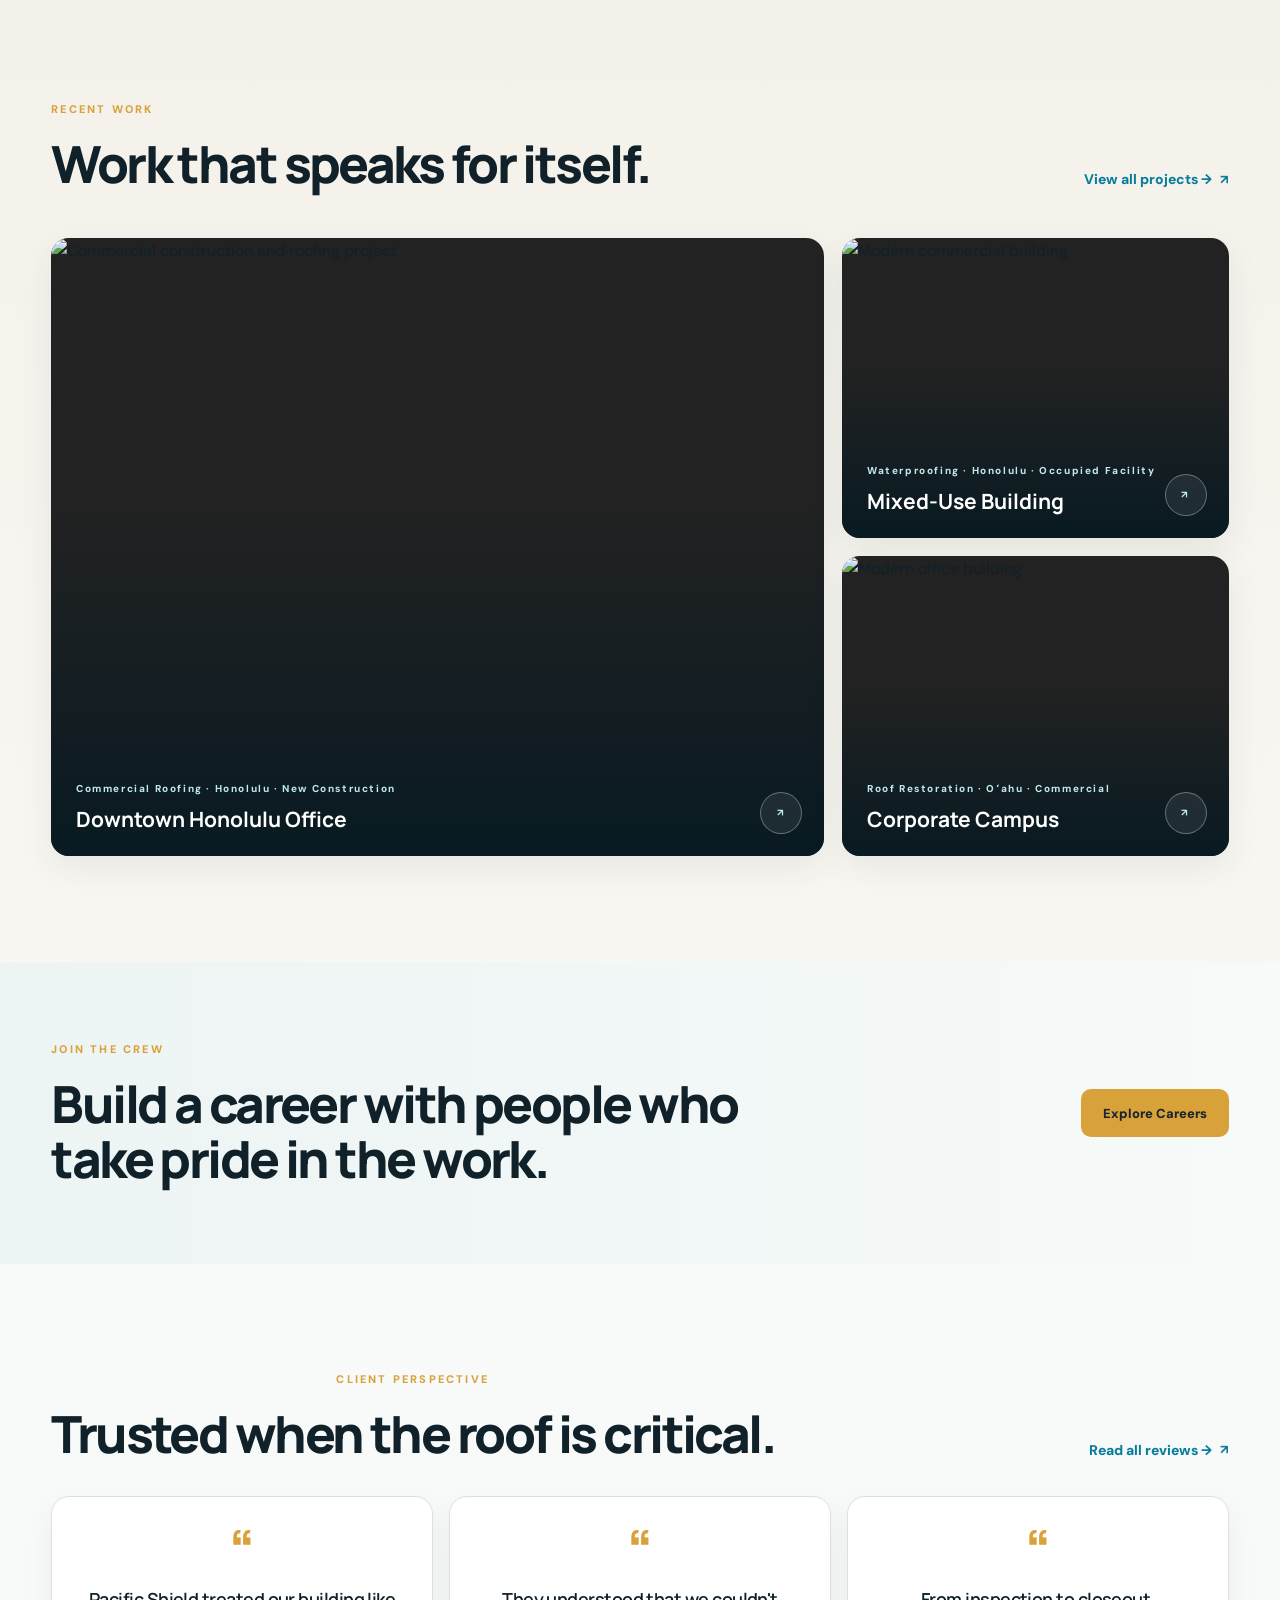
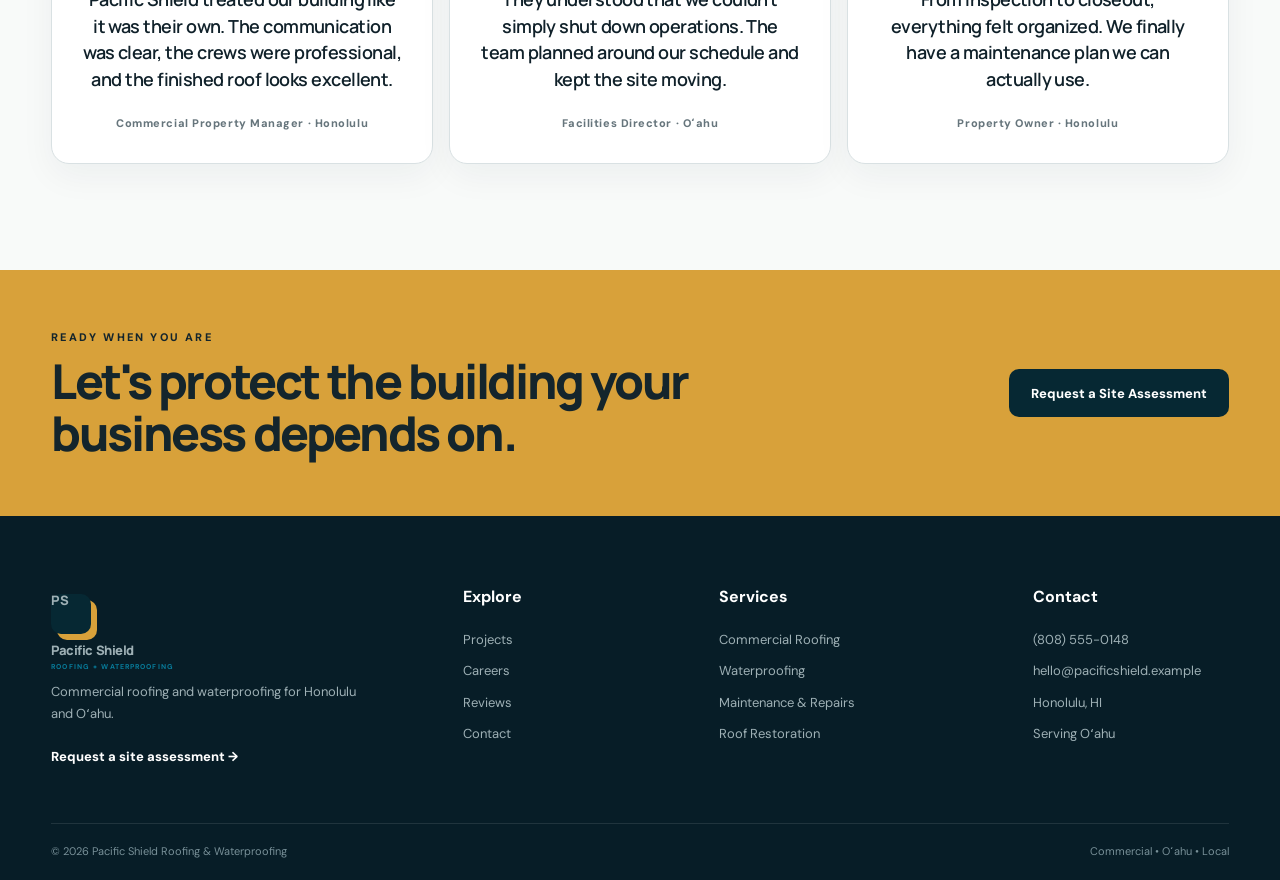
==== commit 61682469: "Add files via upload" ====
--- a/index.html
+++ b/index.html
@@ -2,8 +2,30 @@
 <header class="site-header"><div class="container nav-wrap"><a class="logo" href="index.html"><span class="logo-mark">PS</span><span>Pacific Shield<small>ROOFING + WATERPROOFING</small></span></a><button class="menu-toggle" aria-label="Open navigation" aria-expanded="false"><svg viewBox="0 0 24 24" aria-hidden="true"><path d="M4 6h16M4 12h16M4 18h16" fill="none" stroke="currentColor" stroke-width="2" stroke-linecap="round"/></svg></button><nav class="nav"><a class="active" href="index.html">Home</a><a href="projects.html">Projects</a><a href="careers.html">Careers</a><a href="reviews.html">Reviews</a><a href="contact.html">Contact</a></nav><a class="nav-cta" href="contact.html">Request an Estimate</a></div></header>
 <main id="main"><section class="hero" aria-labelledby="hero-title"><div class="hero-overlay"></div><div class="container hero-content"><p class="eyebrow">COMMERCIAL ROOFING • WATERPROOFING • HONOLULU</p><h1 id="hero-title">Protecting the buildings<br><em>Hawaii depends on.</em></h1><p class="hero-copy">High-performance commercial roofing and waterproofing systems engineered for Hawaii's demanding climate—delivered by a team that understands the islands.</p><div class="hero-actions"><a class="btn btn-primary" href="contact.html">Request a Site Assessment</a><a class="btn btn-ghost" href="projects.html">Explore Our Work →</a></div></div><div class="hero-stats"><div><strong>20+</strong><span>Years of field experience</span></div><div><strong>500+</strong><span>Commercial projects</span></div><div><strong>OʻAHU</strong><span>Local crews & support</span></div></div></section>
 <section class="intro section reveal" id="services"><div class="container split"><div><span class="section-kicker">ISLAND-READY SYSTEMS</span><p class="eyebrow">BUILT FOR THE ISLANDS</p><h2>Roofing is more than a surface. It's your building's first line of defense.</h2></div><div><p>From intense UV exposure and tropical rain to salt air and wind, Hawaii puts commercial roofs and waterproofing systems to the test. We design, repair and install systems with those realities in mind.</p><p>Our approach is straightforward: inspect carefully, recommend honestly, execute precisely and stand behind the work.</p><a class="text-link" href="contact.html">Talk to our team →</a></div></div></section>
+<section class="trust-strip reveal" aria-label="Why Pacific Shield">
+  <div class="container trust-grid">
+    <div><strong>Hawaii climate expertise</strong><span>Systems planned around intense UV, tropical rainfall, wind and coastal exposure.</span></div>
+    <div><strong>Commercial-first focus</strong><span>Roofing and waterproofing solutions for occupied, complex and high-value facilities.</span></div>
+    <div><strong>Lifecycle protection</strong><span>Inspection, installation, maintenance and restoration in one coordinated approach.</span></div>
+  </div>
+</section>
+<section class="process section reveal" aria-labelledby="process-title">
+  <div class="container">
+    <div class="section-head">
+      <div><p class="eyebrow">HOW WE WORK</p><h2 id="process-title">A disciplined process from inspection to protection.</h2></div>
+      <p class="process-intro">Commercial roofing is too important for guesswork. We make the scope clear, coordinate around your operations and keep the work moving.</p>
+    </div>
+    <div class="process-grid">
+      <article><span>01</span><h3>Inspect</h3><p>We assess roof conditions, moisture risks, drainage, penetrations and existing systems before recommending a path forward.</p></article>
+      <article><span>02</span><h3>Specify</h3><p>We define the right system, scope and priorities so owners and facility teams know what is being done and why.</p></article>
+      <article><span>03</span><h3>Execute</h3><p>Our crews coordinate safely and methodically around active facilities, minimizing disruption while maintaining quality.</p></article>
+      <article><span>04</span><h3>Protect</h3><p>We close out cleanly and help establish maintenance priorities that support longer service life and fewer surprises.</p></article>
+    </div>
+  </div>
+</section>
 <section class="services section section-dark reveal"><div class="container"><div class="section-head"><div><p class="eyebrow">WHAT WE DO</p><h2>Commercial protection, end to end.</h2></div><a class="text-link light" href="contact.html">Discuss your project →</a></div><div class="service-grid"><article><span>01</span><h3>Commercial Roofing</h3><p>New roof systems, replacements, recoveries and repairs for offices, retail, industrial, hospitality and institutional facilities.</p></article><article><span>02</span><h3>Waterproofing</h3><p>Below-grade, plaza deck, balcony and building-envelope waterproofing designed to keep moisture where it belongs.</p></article><article><span>03</span><h3>Maintenance & Repairs</h3><p>Proactive inspections, leak response and maintenance programs that extend service life and reduce costly surprises.</p></article><article><span>04</span><h3>Roof Restoration</h3><p>High-performance restoration solutions that can renew aging systems while minimizing disruption to operations.</p></article></div></div></section>
-<section class="featured section reveal"><div class="container"><div class="section-head"><div><p class="eyebrow">RECENT WORK</p><h2>Work that speaks for itself.</h2></div><a class="text-link" href="projects.html">View all projects →</a></div><div class="project-grid"><a class="project-card large" href="projects.html"><img src="https://images.unsplash.com/photo-1541888946425-d81bb19240f5?auto=format&fit=crop&w=1200&q=85" alt="Commercial construction and roofing project"><div class="project-caption"><span>Commercial Roofing</span><h3>Downtown Honolulu Office</h3><span class="project-arrow" aria-hidden="true">↗</span></div></a><a class="project-card" href="projects.html"><img src="https://images.unsplash.com/photo-1503387762-592deb58ef4e?auto=format&fit=crop&w=900&q=85" alt="Modern commercial building"><div class="project-caption"><span>Waterproofing</span><h3>Mixed-Use Building</h3><span class="project-arrow" aria-hidden="true">↗</span></div></a><a class="project-card" href="projects.html"><img src="https://images.unsplash.com/photo-1486406146926-c627a92ad1ab?auto=format&fit=crop&w=900&q=85" alt="Modern office building"><div class="project-caption"><span>Roof Restoration</span><h3>Corporate Campus</h3><span class="project-arrow" aria-hidden="true">↗</span></div></a></div></div></section>
+<section class="featured section reveal"><div class="container"><div class="section-head"><div><p class="eyebrow">RECENT WORK</p><h2>Work that speaks for itself.</h2></div><a class="text-link" href="projects.html">View all projects →</a></div><div class="project-grid"><a class="project-card large" href="projects.html"><img src="https://images.unsplash.com/photo-1541888946425-d81bb19240f5?auto=format&fit=crop&w=1200&q=85" alt="Commercial construction and roofing project"><div class="project-caption"><span>Commercial Roofing · Honolulu · New Construction</span><h3>Downtown Honolulu Office</h3><span class="project-arrow" aria-hidden="true">↗</span></div></a><a class="project-card" href="projects.html"><img src="https://images.unsplash.com/photo-1503387762-592deb58ef4e?auto=format&fit=crop&w=900&q=85" alt="Modern commercial building"><div class="project-caption"><span>Waterproofing · Honolulu · Occupied Facility</span><h3>Mixed-Use Building</h3><span class="project-arrow" aria-hidden="true">↗</span></div></a><a class="project-card" href="projects.html"><img src="https://images.unsplash.com/photo-1486406146926-c627a92ad1ab?auto=format&fit=crop&w=900&q=85" alt="Modern office building"><div class="project-caption"><span>Roof Restoration · Oʻahu · Commercial</span><h3>Corporate Campus</h3><span class="project-arrow" aria-hidden="true">↗</span></div></a></div></div></section>
 <section class="careers-banner reveal"><div class="container banner-inner"><div><p class="eyebrow">JOIN THE CREW</p><h2>Build a career with people who take pride in the work.</h2></div><a class="btn btn-primary" href="careers.html">Explore Careers</a></div></section>
-<section class="testimonial section reveal"><div class="container"><div class="section-head testimonial-head"><div><p class="eyebrow">CLIENT PERSPECTIVE</p><h2>Trusted when the roof is critical.</h2></div><a class="text-link" href="reviews.html">Read all reviews →</a></div><div class="testimonial-grid"><article class="quote-card"><div class="quote-mark">“</div><blockquote>Pacific Shield treated our building like it was their own. The communication was clear, the crews were professional, and the finished roof looks excellent.</blockquote><p>Commercial Property Manager · Honolulu</p></article><article class="quote-card"><div class="quote-mark">“</div><blockquote>They understood that we couldn't simply shut down operations. The team planned around our schedule and kept the site moving.</blockquote><p>Facilities Director · Oʻahu</p></article><article class="quote-card"><div class="quote-mark">“</div><blockquote>From inspection to closeout, everything felt organized. We finally have a maintenance plan we can actually use.</blockquote><p>Property Owner · Honolulu</p></article></div></div></section></main>
+<section class="testimonial section reveal"><div class="container"><div class="section-head testimonial-head"><div><p class="eyebrow">CLIENT PERSPECTIVE</p><h2>Trusted when the roof is critical.</h2></div><a class="text-link" href="reviews.html">Read all reviews →</a></div><div class="testimonial-grid"><article class="quote-card"><div class="quote-mark">“</div><blockquote>Pacific Shield treated our building like it was their own. The communication was clear, the crews were professional, and the finished roof looks excellent.</blockquote><p>Commercial Property Manager · Honolulu</p></article><article class="quote-card"><div class="quote-mark">“</div><blockquote>They understood that we couldn't simply shut down operations. The team planned around our schedule and kept the site moving.</blockquote><p>Facilities Director · Oʻahu</p></article><article class="quote-card"><div class="quote-mark">“</div><blockquote>From inspection to closeout, everything felt organized. We finally have a maintenance plan we can actually use.</blockquote><p>Property Owner · Honolulu</p></article></div></div></section>
+<section class="footer-cta reveal" aria-labelledby="cta-title"><div class="container footer-cta-inner"><div><p class="eyebrow">READY WHEN YOU ARE</p><h2 id="cta-title">Let's protect the building your business depends on.</h2></div><a class="btn btn-primary" href="contact.html">Request a Site Assessment</a></div></section></main>
 <footer><div class="container footer-grid"><div><a class="logo footer-logo" href="index.html"><span class="logo-mark">PS</span><span>Pacific Shield<small>ROOFING + WATERPROOFING</small></span></a><p>Commercial roofing and waterproofing for Honolulu and Oʻahu.</p><a class="footer-strong" href="contact.html">Request a site assessment →</a></div><div><h4>Explore</h4><a href="projects.html">Projects</a><a href="careers.html">Careers</a><a href="reviews.html">Reviews</a><a href="contact.html">Contact</a></div><div><h4>Services</h4><a href="projects.html">Commercial Roofing</a><a href="projects.html">Waterproofing</a><a href="projects.html">Maintenance & Repairs</a><a href="projects.html">Roof Restoration</a></div><div><h4>Contact</h4><a href="tel:+18085550148">(808) 555-0148</a><a href="mailto:hello@pacificshield.example">hello@pacificshield.example</a><span>Honolulu, HI</span><span>Serving Oʻahu</span></div></div><div class="container footer-bottom"><span>© 2026 Pacific Shield Roofing & Waterproofing</span><span>Commercial • Oʻahu • Local</span></div></footer></body></html>
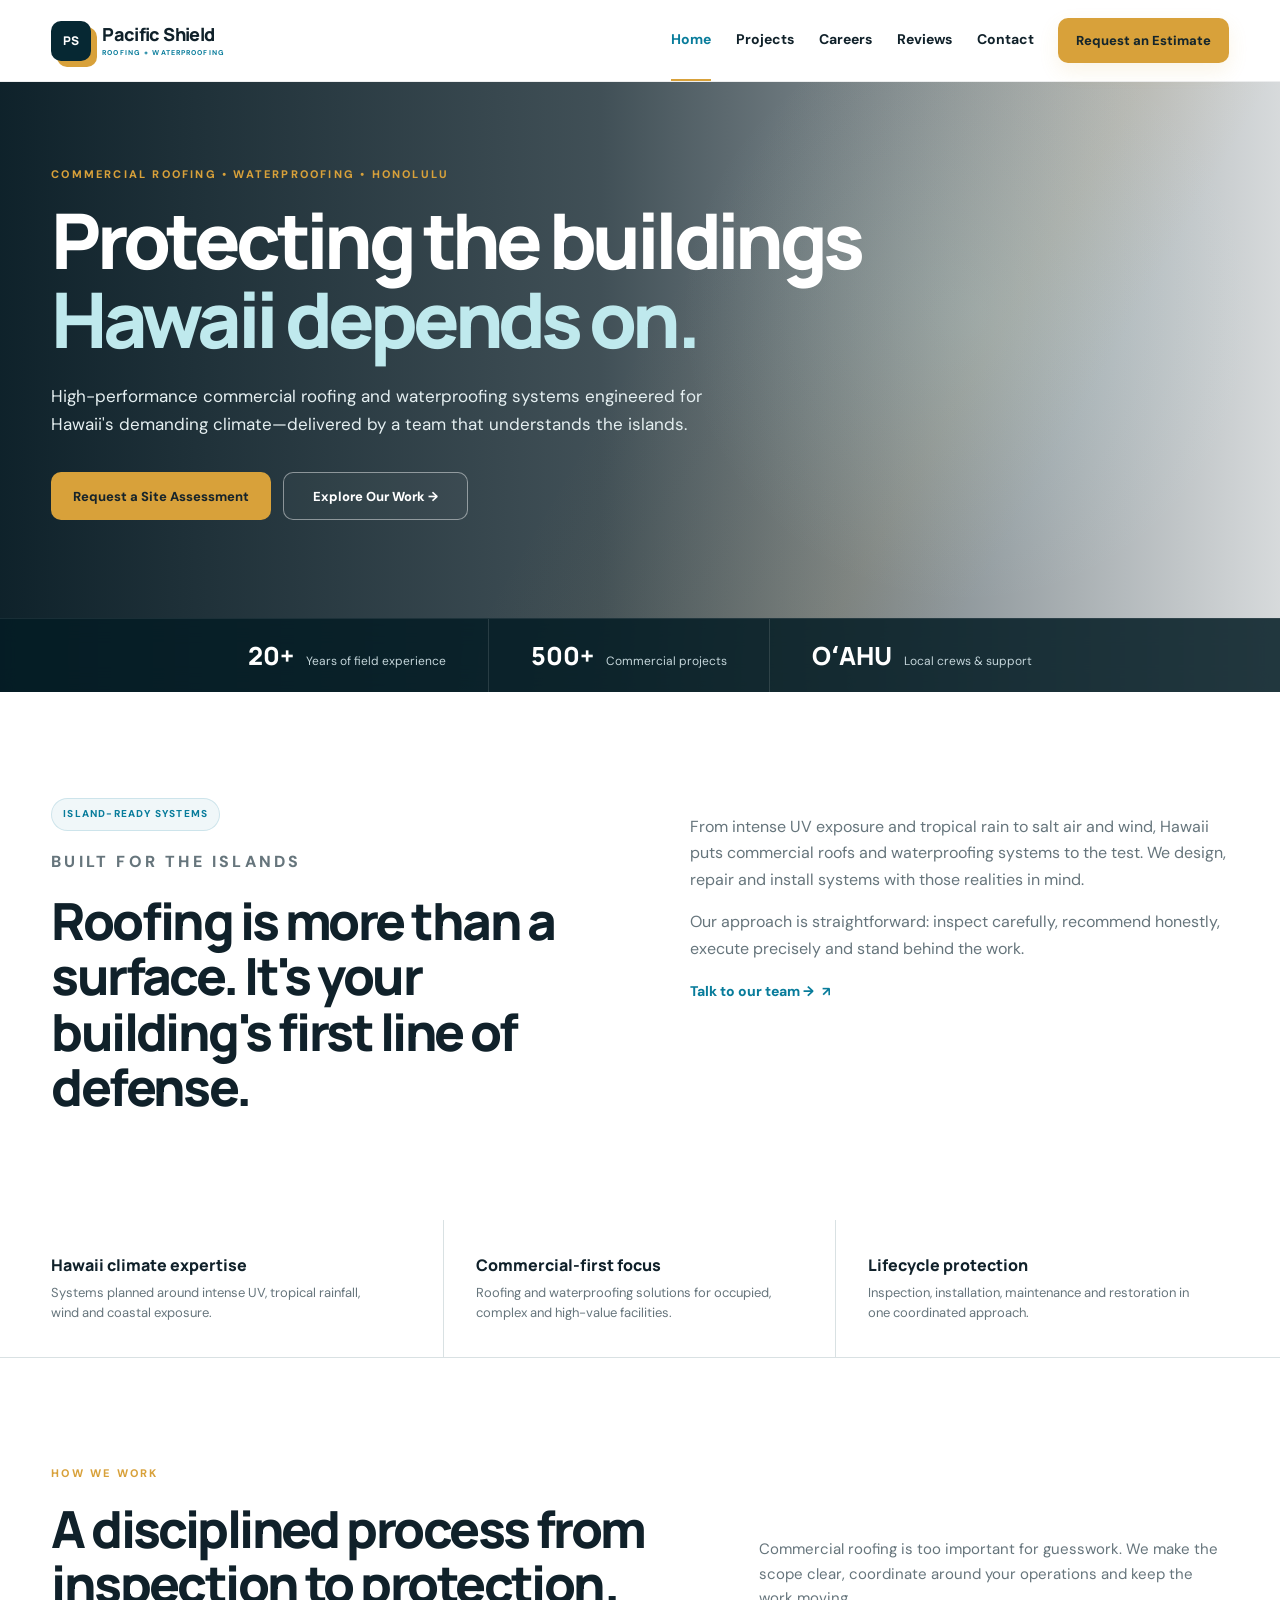
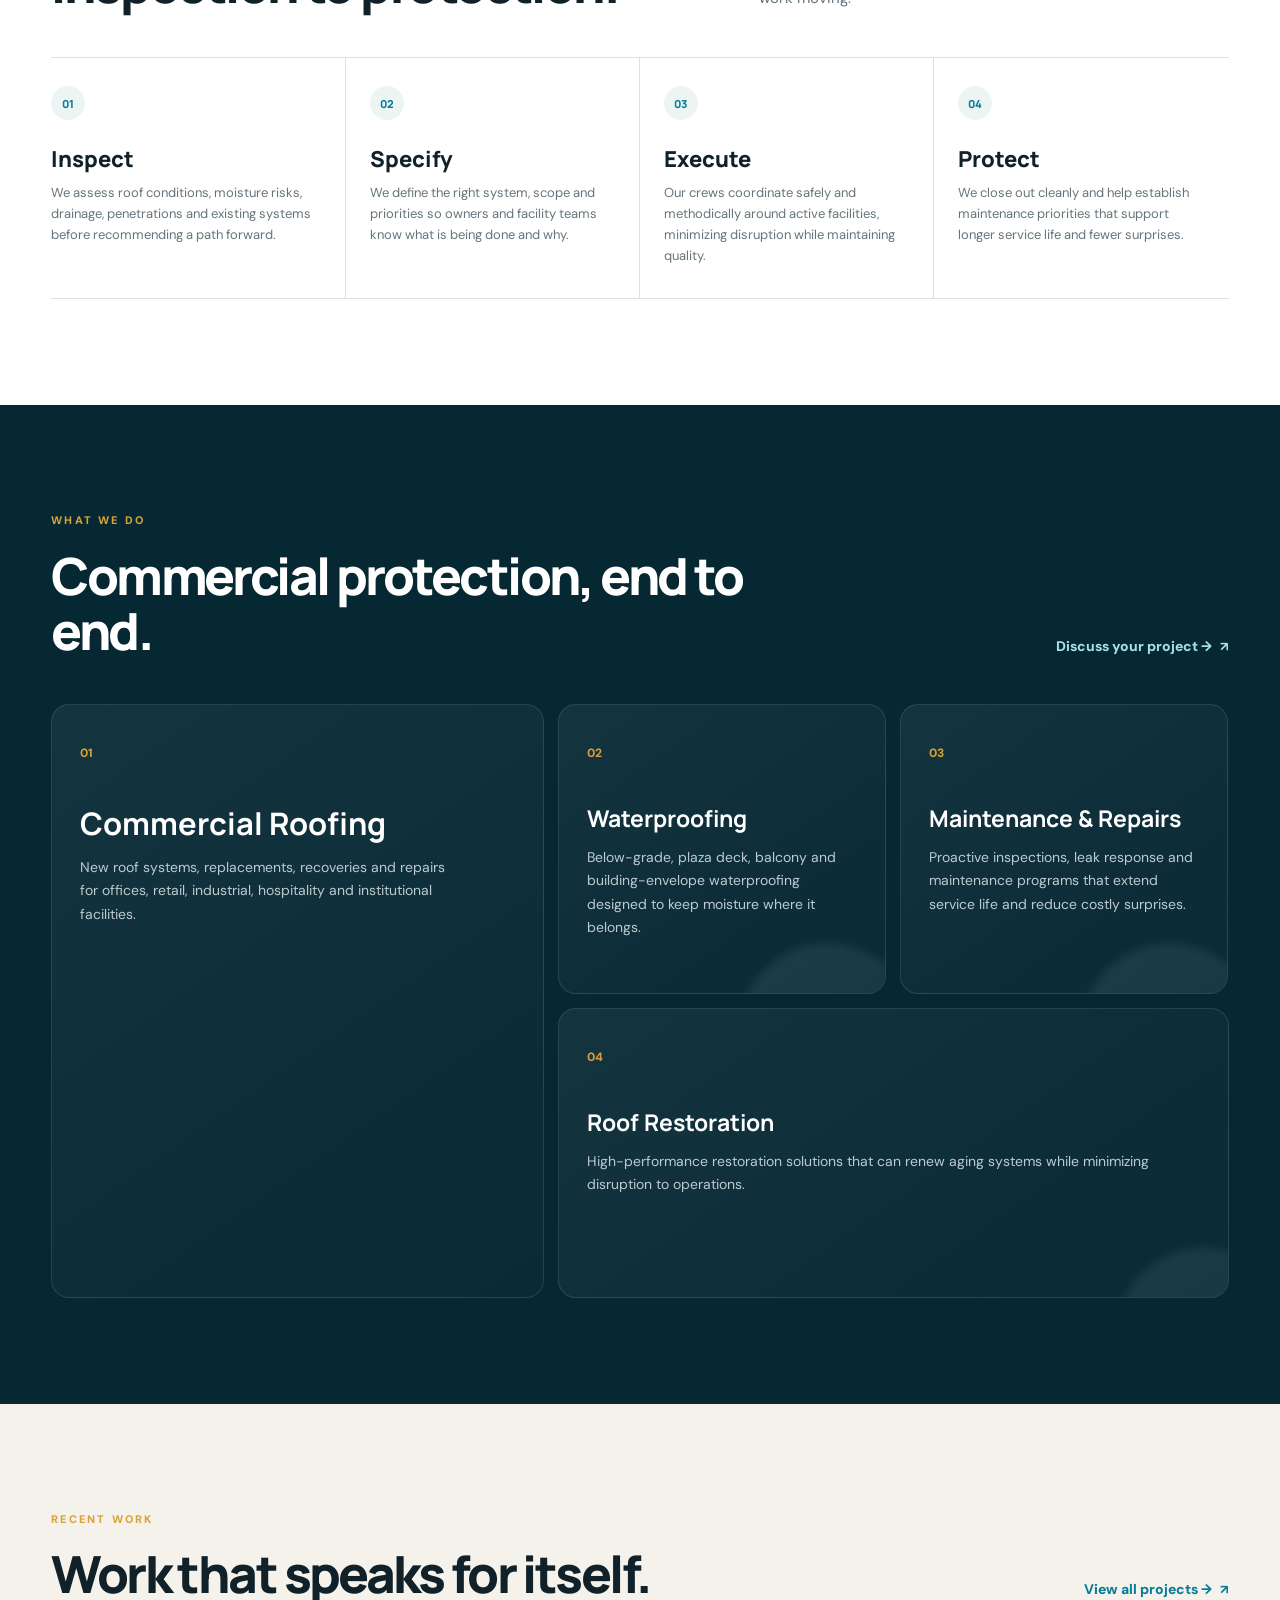
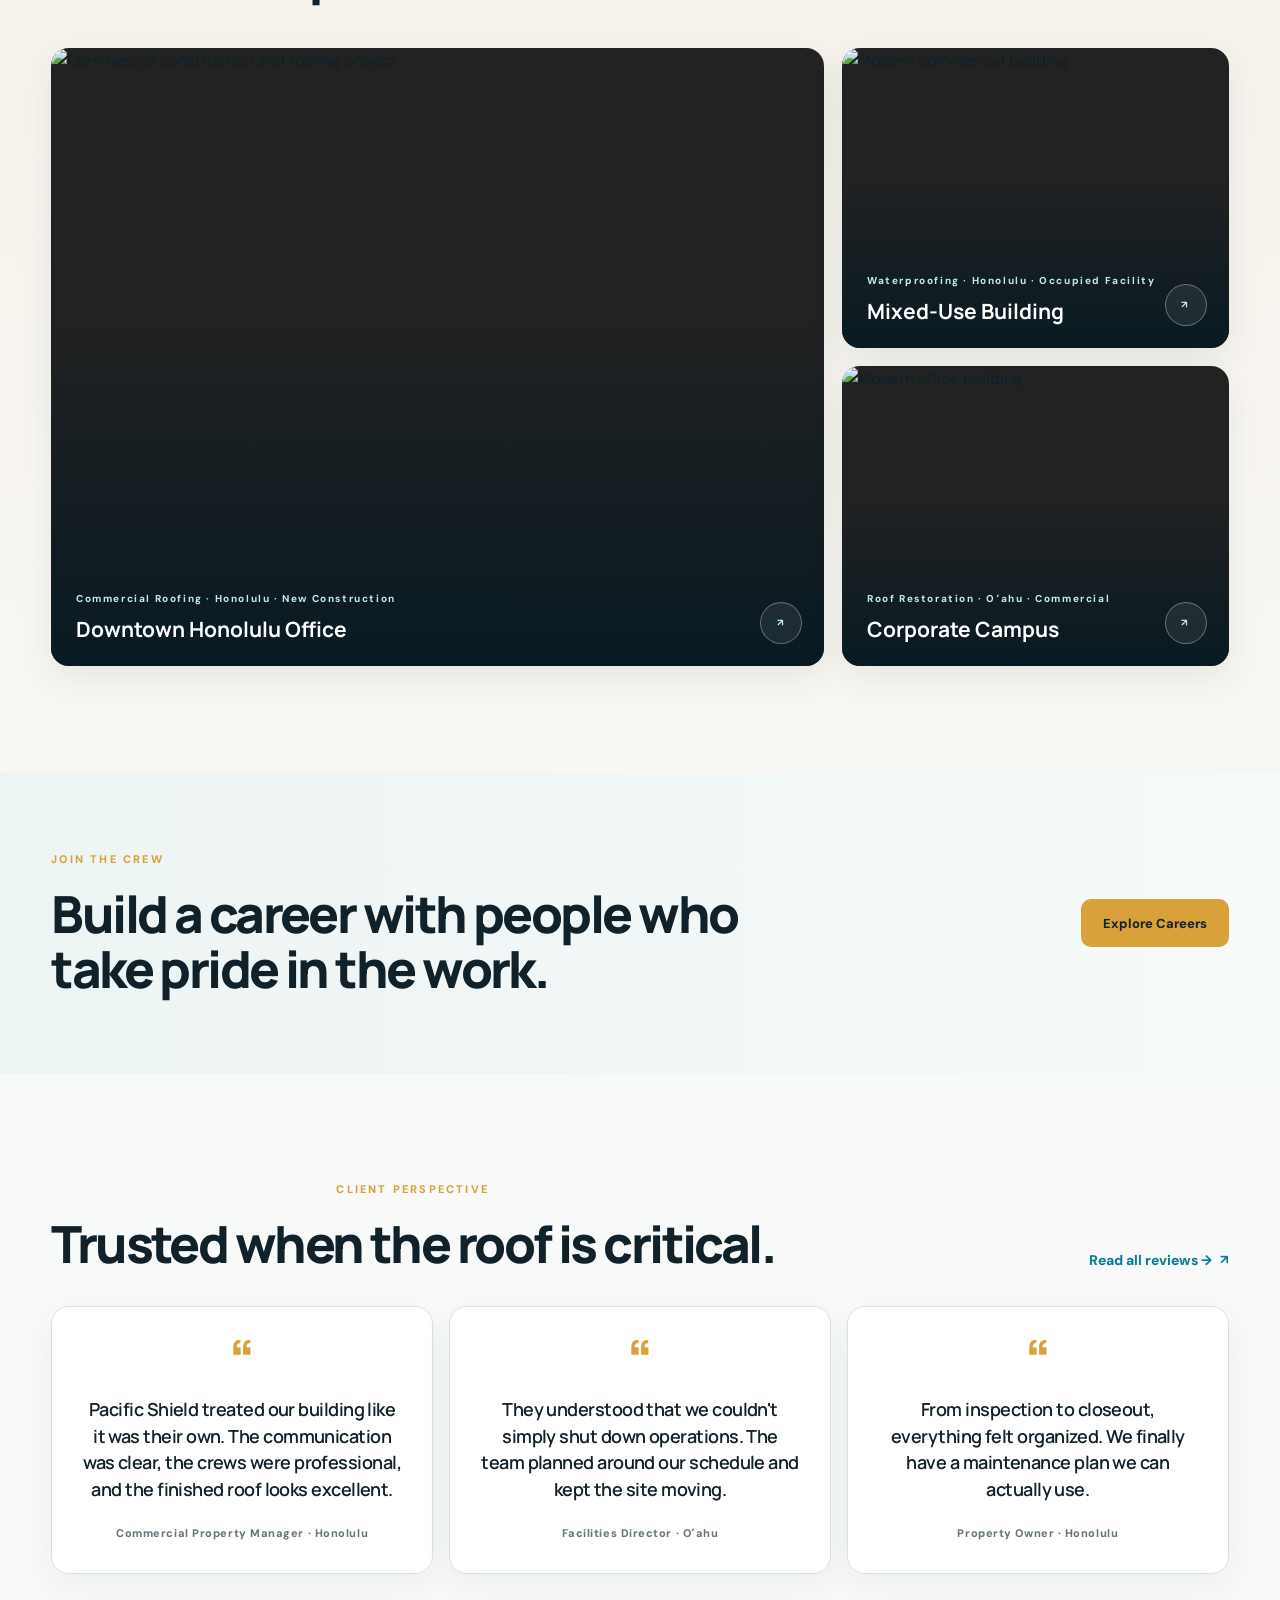
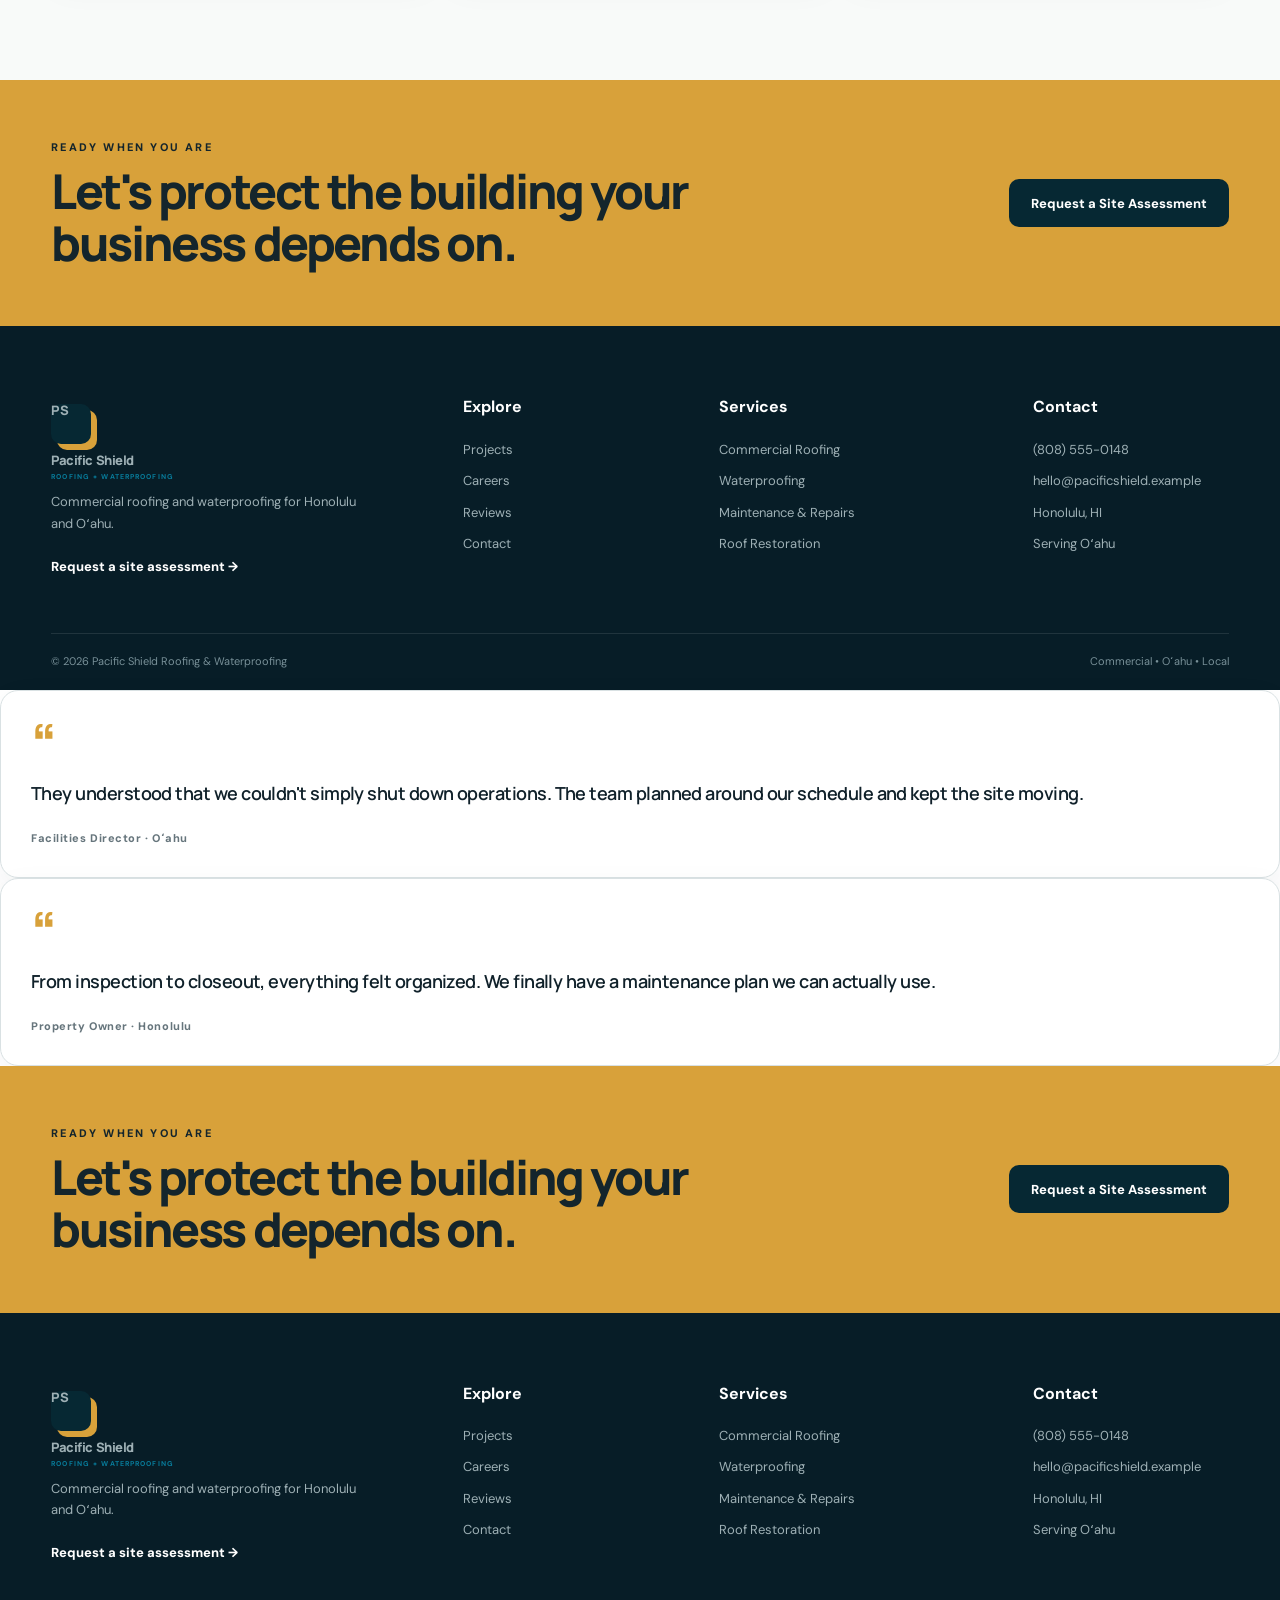
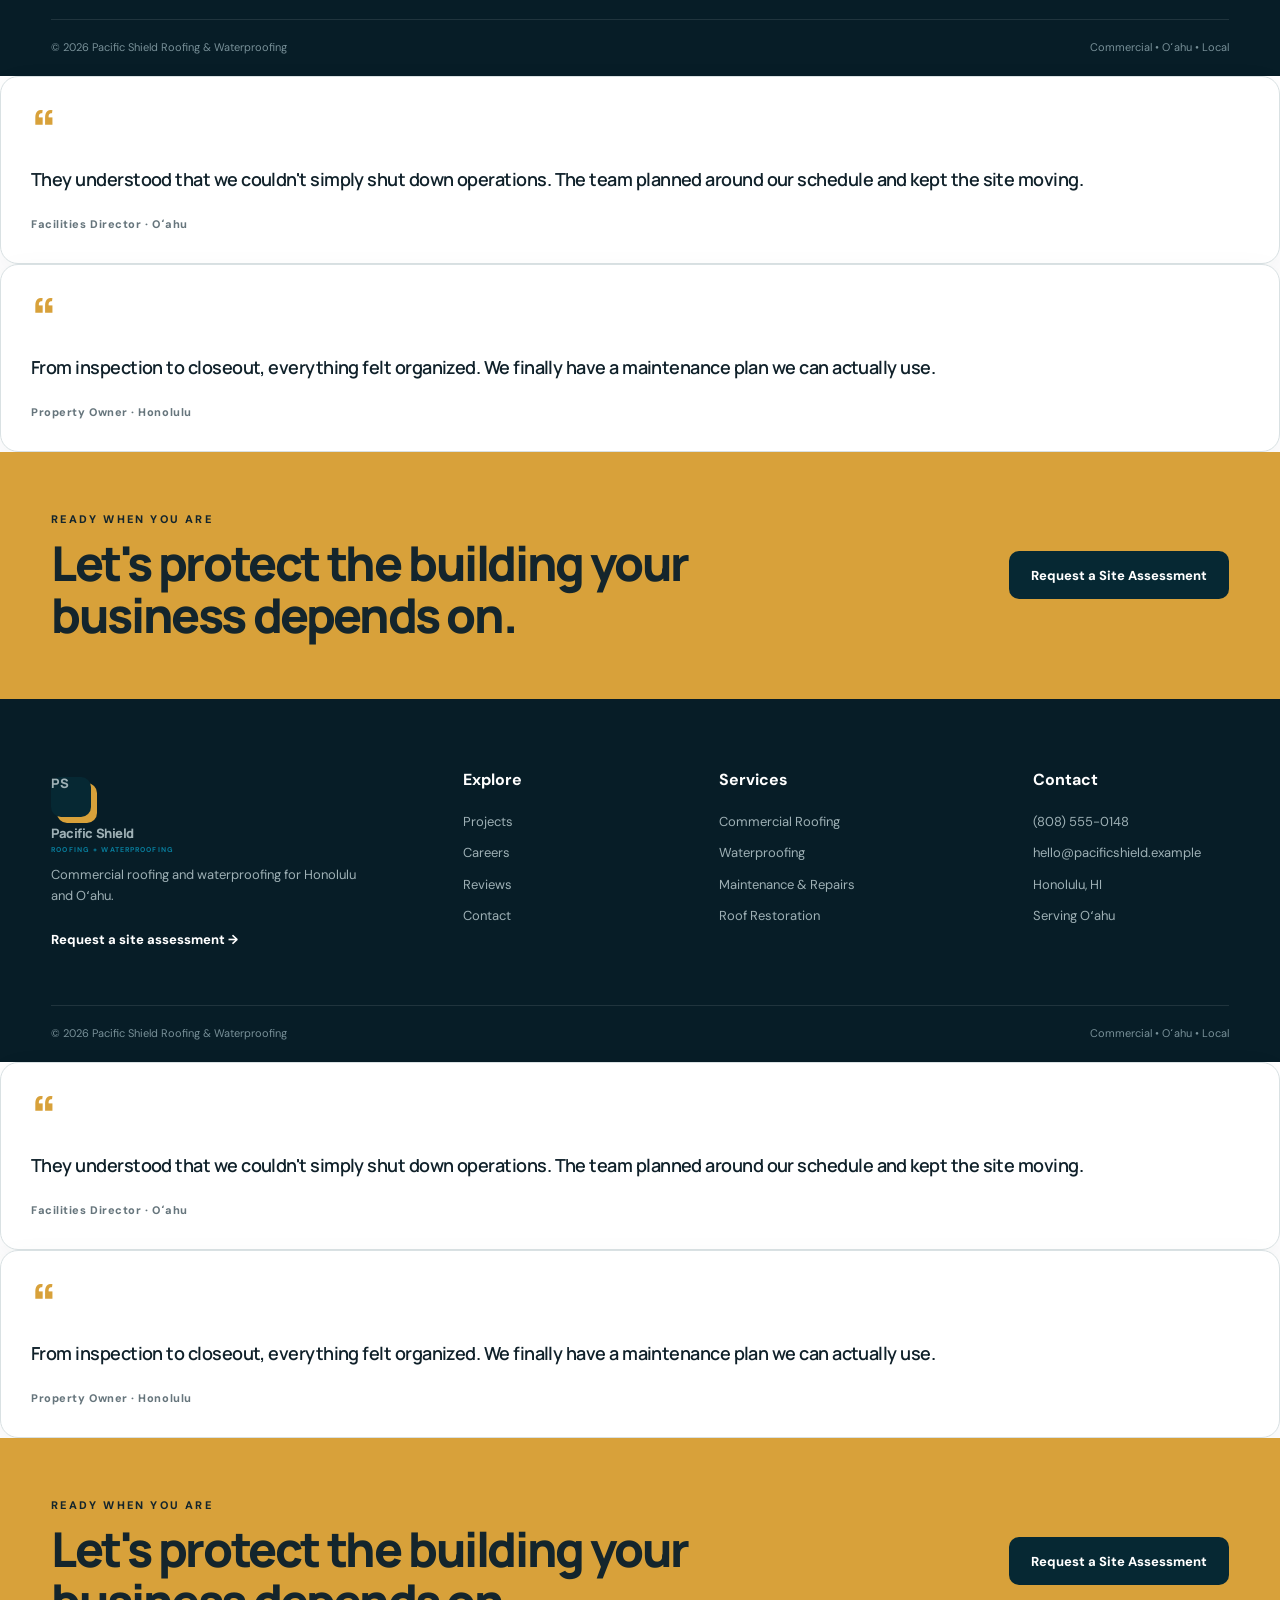
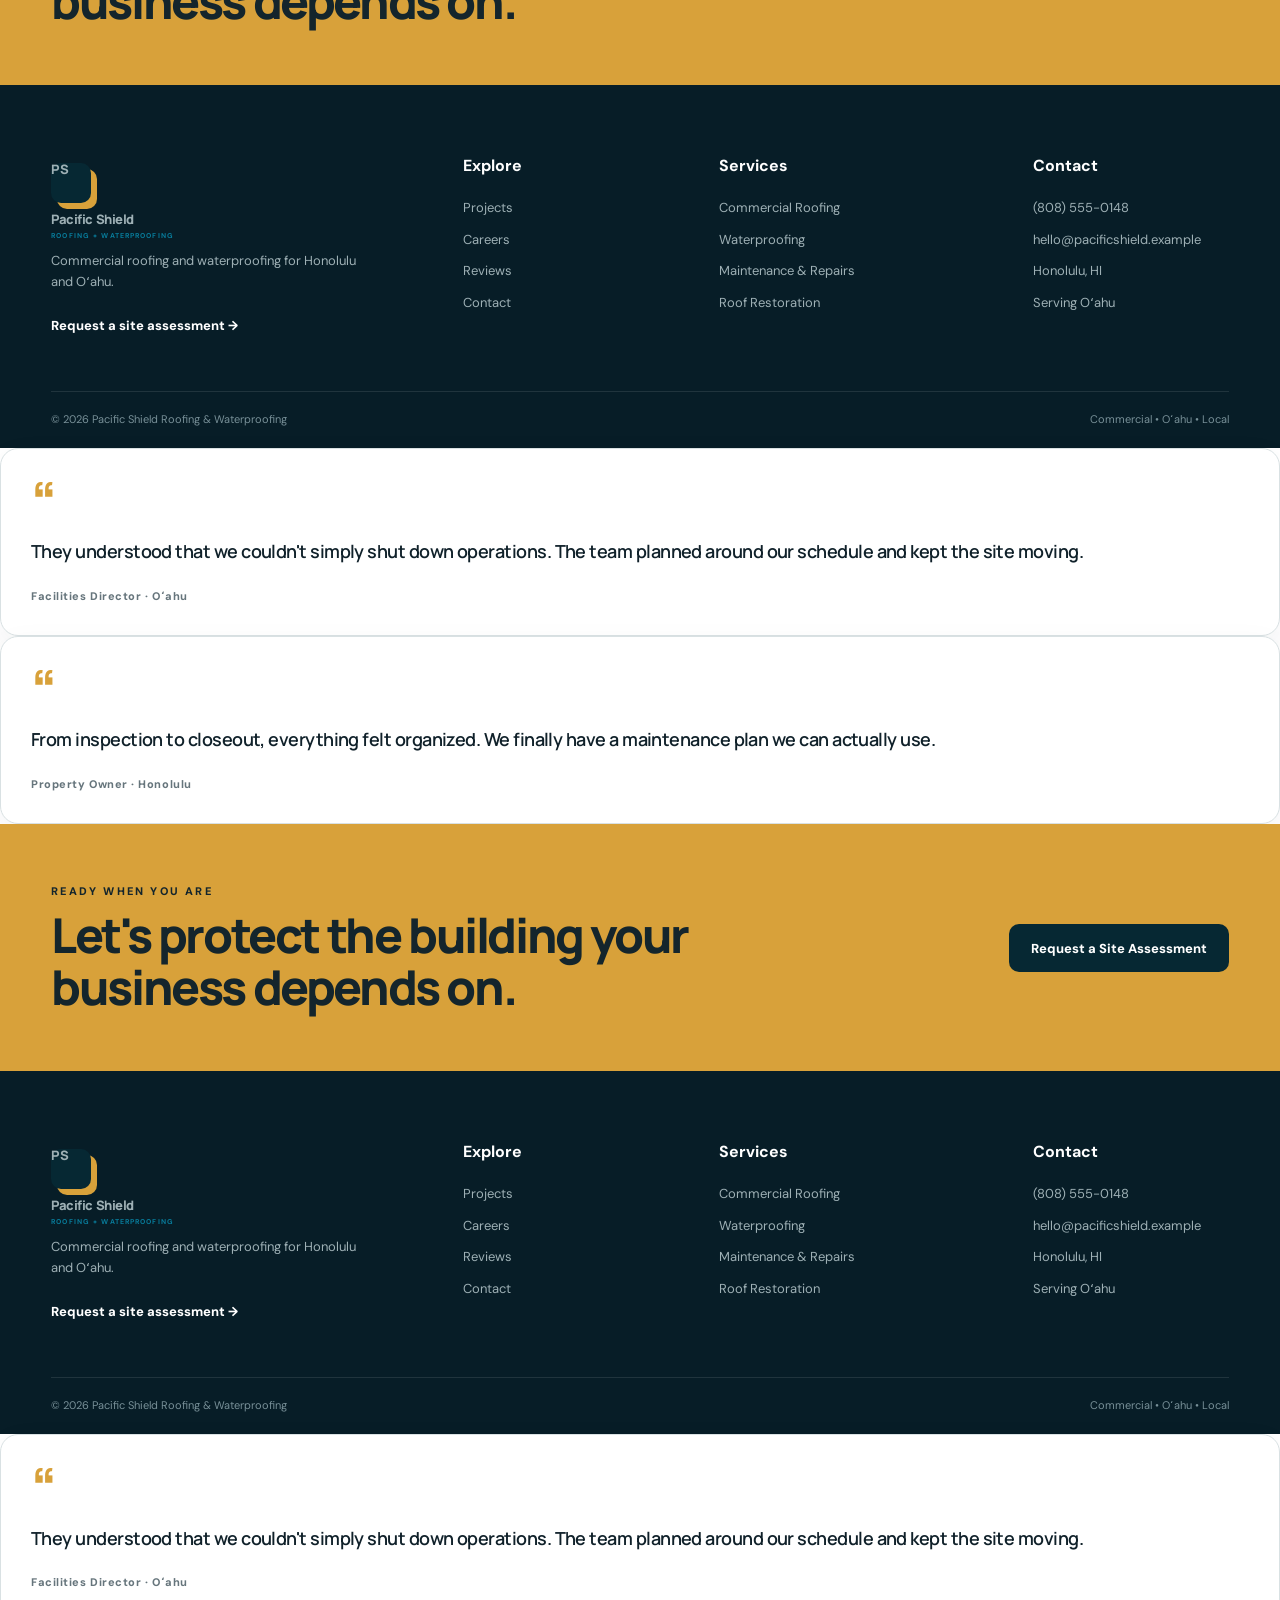
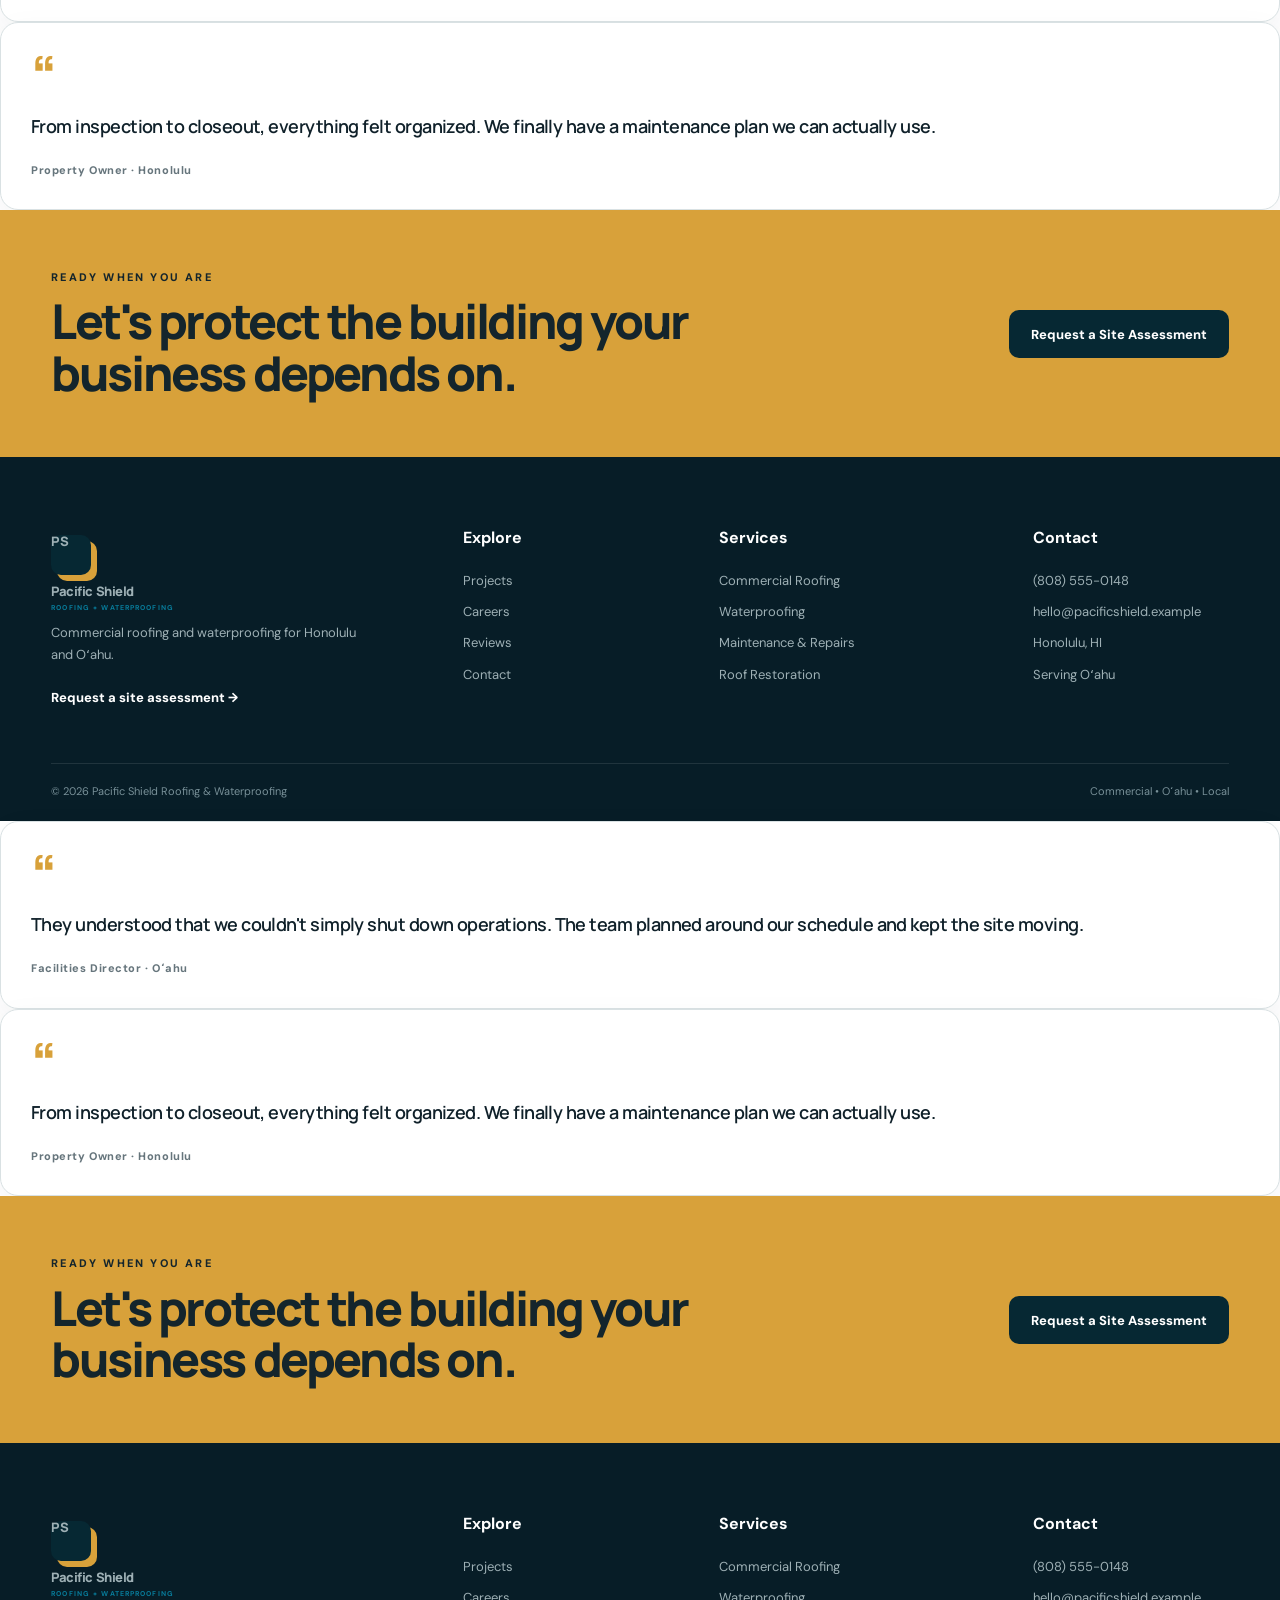
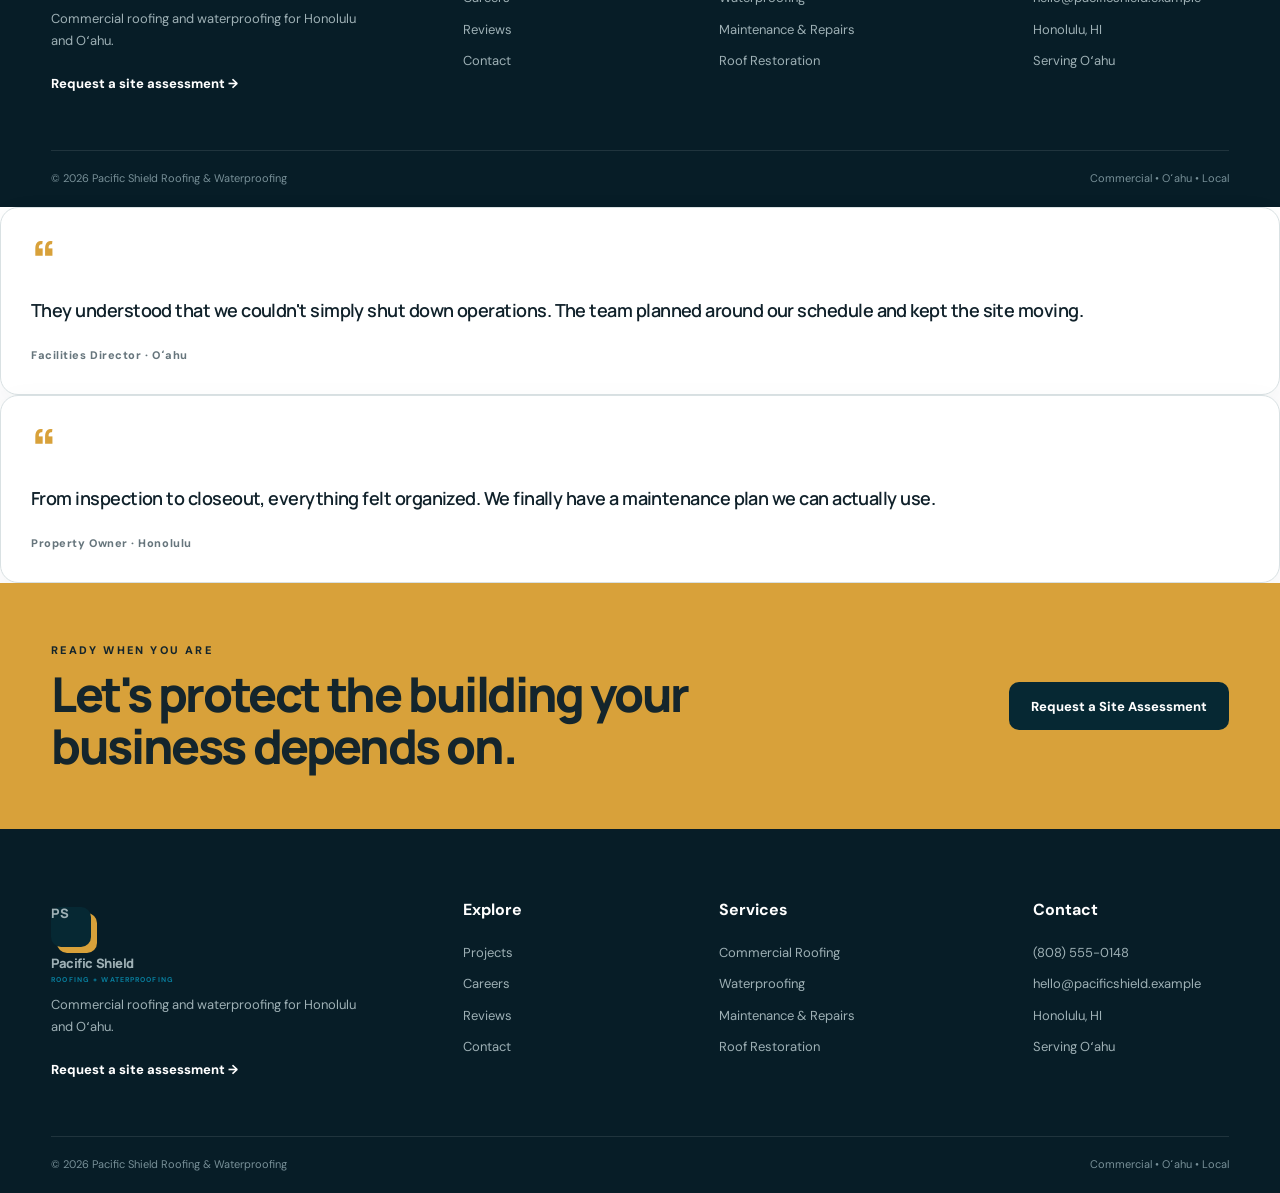
==== commit 7af47779: "Add files via upload" ====
--- a/index.html
+++ b/index.html
@@ -28,4 +28,18 @@
 <section class="careers-banner reveal"><div class="container banner-inner"><div><p class="eyebrow">JOIN THE CREW</p><h2>Build a career with people who take pride in the work.</h2></div><a class="btn btn-primary" href="careers.html">Explore Careers</a></div></section>
 <section class="testimonial section reveal"><div class="container"><div class="section-head testimonial-head"><div><p class="eyebrow">CLIENT PERSPECTIVE</p><h2>Trusted when the roof is critical.</h2></div><a class="text-link" href="reviews.html">Read all reviews →</a></div><div class="testimonial-grid"><article class="quote-card"><div class="quote-mark">“</div><blockquote>Pacific Shield treated our building like it was their own. The communication was clear, the crews were professional, and the finished roof looks excellent.</blockquote><p>Commercial Property Manager · Honolulu</p></article><article class="quote-card"><div class="quote-mark">“</div><blockquote>They understood that we couldn't simply shut down operations. The team planned around our schedule and kept the site moving.</blockquote><p>Facilities Director · Oʻahu</p></article><article class="quote-card"><div class="quote-mark">“</div><blockquote>From inspection to closeout, everything felt organized. We finally have a maintenance plan we can actually use.</blockquote><p>Property Owner · Honolulu</p></article></div></div></section>
 <section class="footer-cta reveal" aria-labelledby="cta-title"><div class="container footer-cta-inner"><div><p class="eyebrow">READY WHEN YOU ARE</p><h2 id="cta-title">Let's protect the building your business depends on.</h2></div><a class="btn btn-primary" href="contact.html">Request a Site Assessment</a></div></section></main>
+<footer><div class="container footer-grid"><div><a class="logo footer-logo" href="index.html"><span class="logo-mark">PS</span><span>Pacific Shield<small>ROOFING + WATERPROOFING</small></span></a><p>Commercial roofing and waterproofing for Honolulu and Oʻahu.</p><a class="footer-strong" href="contact.html">Request a site assessment →</a></div><div><h4>Explore</h4><a href="projects.html">Projects</a><a href="careers.html">Careers</a><a href="reviews.html">Reviews</a><a href="contact.html">Contact</a></div><div><h4>Services</h4><a href="projects.html">Commercial Roofing</a><a href="projects.html">Waterproofing</a><a href="projects.html">Maintenance & Repairs</a><a href="projects.html">Roof Restoration</a></div><div><h4>Contact</h4><a href="tel:+18085550148">(808) 555-0148</a><a href="mailto:hello@pacificshield.example">hello@pacificshield.example</a><span>Honolulu, HI</span><span>Serving Oʻahu</span></div></div><div class="container footer-bottom"><span>© 2026 Pacific Shield Roofing & Waterproofing</span><span>Commercial • Oʻahu • Local</span></div></footer></body></html><a class="project-link" href="projects/downtown-honolulu-office.html"></a></article><article class="quote-card"><div class="quote-mark">“</div><blockquote>They understood that we couldn't simply shut down operations. The team planned around our schedule and kept the site moving.</blockquote><p>Facilities Director · Oʻahu</p></article><article class="quote-card"><div class="quote-mark">“</div><blockquote>From inspection to closeout, everything felt organized. We finally have a maintenance plan we can actually use.</blockquote><p>Property Owner · Honolulu</p></article></div></div></section>
+<section class="footer-cta reveal" aria-labelledby="cta-title"><div class="container footer-cta-inner"><div><p class="eyebrow">READY WHEN YOU ARE</p><h2 id="cta-title">Let's protect the building your business depends on.</h2></div><a class="btn btn-primary" href="contact.html">Request a Site Assessment</a></div></section></main>
+<footer><div class="container footer-grid"><div><a class="logo footer-logo" href="index.html"><span class="logo-mark">PS</span><span>Pacific Shield<small>ROOFING + WATERPROOFING</small></span></a><p>Commercial roofing and waterproofing for Honolulu and Oʻahu.</p><a class="footer-strong" href="contact.html">Request a site assessment →</a></div><div><h4>Explore</h4><a href="projects.html">Projects</a><a href="careers.html">Careers</a><a href="reviews.html">Reviews</a><a href="contact.html">Contact</a></div><div><h4>Services</h4><a href="projects.html">Commercial Roofing</a><a href="projects.html">Waterproofing</a><a href="projects.html">Maintenance & Repairs</a><a href="projects.html">Roof Restoration</a></div><div><h4>Contact</h4><a href="tel:+18085550148">(808) 555-0148</a><a href="mailto:hello@pacificshield.example">hello@pacificshield.example</a><span>Honolulu, HI</span><span>Serving Oʻahu</span></div></div><div class="container footer-bottom"><span>© 2026 Pacific Shield Roofing & Waterproofing</span><span>Commercial • Oʻahu • Local</span></div></footer></body></html><a class="project-link" href="projects/mixed-use-building.html"></a></article><article class="quote-card"><div class="quote-mark">“</div><blockquote>They understood that we couldn't simply shut down operations. The team planned around our schedule and kept the site moving.</blockquote><p>Facilities Director · Oʻahu</p></article><article class="quote-card"><div class="quote-mark">“</div><blockquote>From inspection to closeout, everything felt organized. We finally have a maintenance plan we can actually use.</blockquote><p>Property Owner · Honolulu</p></article></div></div></section>
+<section class="footer-cta reveal" aria-labelledby="cta-title"><div class="container footer-cta-inner"><div><p class="eyebrow">READY WHEN YOU ARE</p><h2 id="cta-title">Let's protect the building your business depends on.</h2></div><a class="btn btn-primary" href="contact.html">Request a Site Assessment</a></div></section></main>
+<footer><div class="container footer-grid"><div><a class="logo footer-logo" href="index.html"><span class="logo-mark">PS</span><span>Pacific Shield<small>ROOFING + WATERPROOFING</small></span></a><p>Commercial roofing and waterproofing for Honolulu and Oʻahu.</p><a class="footer-strong" href="contact.html">Request a site assessment →</a></div><div><h4>Explore</h4><a href="projects.html">Projects</a><a href="careers.html">Careers</a><a href="reviews.html">Reviews</a><a href="contact.html">Contact</a></div><div><h4>Services</h4><a href="projects.html">Commercial Roofing</a><a href="projects.html">Waterproofing</a><a href="projects.html">Maintenance & Repairs</a><a href="projects.html">Roof Restoration</a></div><div><h4>Contact</h4><a href="tel:+18085550148">(808) 555-0148</a><a href="mailto:hello@pacificshield.example">hello@pacificshield.example</a><span>Honolulu, HI</span><span>Serving Oʻahu</span></div></div><div class="container footer-bottom"><span>© 2026 Pacific Shield Roofing & Waterproofing</span><span>Commercial • Oʻahu • Local</span></div></footer></body></html><a class="project-link" href="projects/downtown-honolulu-office.html"></a></article><article class="quote-card"><div class="quote-mark">“</div><blockquote>They understood that we couldn't simply shut down operations. The team planned around our schedule and kept the site moving.</blockquote><p>Facilities Director · Oʻahu</p></article><article class="quote-card"><div class="quote-mark">“</div><blockquote>From inspection to closeout, everything felt organized. We finally have a maintenance plan we can actually use.</blockquote><p>Property Owner · Honolulu</p></article></div></div></section>
+<section class="footer-cta reveal" aria-labelledby="cta-title"><div class="container footer-cta-inner"><div><p class="eyebrow">READY WHEN YOU ARE</p><h2 id="cta-title">Let's protect the building your business depends on.</h2></div><a class="btn btn-primary" href="contact.html">Request a Site Assessment</a></div></section></main>
+<footer><div class="container footer-grid"><div><a class="logo footer-logo" href="index.html"><span class="logo-mark">PS</span><span>Pacific Shield<small>ROOFING + WATERPROOFING</small></span></a><p>Commercial roofing and waterproofing for Honolulu and Oʻahu.</p><a class="footer-strong" href="contact.html">Request a site assessment →</a></div><div><h4>Explore</h4><a href="projects.html">Projects</a><a href="careers.html">Careers</a><a href="reviews.html">Reviews</a><a href="contact.html">Contact</a></div><div><h4>Services</h4><a href="projects.html">Commercial Roofing</a><a href="projects.html">Waterproofing</a><a href="projects.html">Maintenance & Repairs</a><a href="projects.html">Roof Restoration</a></div><div><h4>Contact</h4><a href="tel:+18085550148">(808) 555-0148</a><a href="mailto:hello@pacificshield.example">hello@pacificshield.example</a><span>Honolulu, HI</span><span>Serving Oʻahu</span></div></div><div class="container footer-bottom"><span>© 2026 Pacific Shield Roofing & Waterproofing</span><span>Commercial • Oʻahu • Local</span></div></footer></body></html><a class="project-link" href="projects/corporate-campus.html"></a></article><article class="quote-card"><div class="quote-mark">“</div><blockquote>They understood that we couldn't simply shut down operations. The team planned around our schedule and kept the site moving.</blockquote><p>Facilities Director · Oʻahu</p></article><article class="quote-card"><div class="quote-mark">“</div><blockquote>From inspection to closeout, everything felt organized. We finally have a maintenance plan we can actually use.</blockquote><p>Property Owner · Honolulu</p></article></div></div></section>
+<section class="footer-cta reveal" aria-labelledby="cta-title"><div class="container footer-cta-inner"><div><p class="eyebrow">READY WHEN YOU ARE</p><h2 id="cta-title">Let's protect the building your business depends on.</h2></div><a class="btn btn-primary" href="contact.html">Request a Site Assessment</a></div></section></main>
+<footer><div class="container footer-grid"><div><a class="logo footer-logo" href="index.html"><span class="logo-mark">PS</span><span>Pacific Shield<small>ROOFING + WATERPROOFING</small></span></a><p>Commercial roofing and waterproofing for Honolulu and Oʻahu.</p><a class="footer-strong" href="contact.html">Request a site assessment →</a></div><div><h4>Explore</h4><a href="projects.html">Projects</a><a href="careers.html">Careers</a><a href="reviews.html">Reviews</a><a href="contact.html">Contact</a></div><div><h4>Services</h4><a href="projects.html">Commercial Roofing</a><a href="projects.html">Waterproofing</a><a href="projects.html">Maintenance & Repairs</a><a href="projects.html">Roof Restoration</a></div><div><h4>Contact</h4><a href="tel:+18085550148">(808) 555-0148</a><a href="mailto:hello@pacificshield.example">hello@pacificshield.example</a><span>Honolulu, HI</span><span>Serving Oʻahu</span></div></div><div class="container footer-bottom"><span>© 2026 Pacific Shield Roofing & Waterproofing</span><span>Commercial • Oʻahu • Local</span></div></footer></body></html><a class="project-link" href="projects/downtown-honolulu-office.html"></a></article><article class="quote-card"><div class="quote-mark">“</div><blockquote>They understood that we couldn't simply shut down operations. The team planned around our schedule and kept the site moving.</blockquote><p>Facilities Director · Oʻahu</p></article><article class="quote-card"><div class="quote-mark">“</div><blockquote>From inspection to closeout, everything felt organized. We finally have a maintenance plan we can actually use.</blockquote><p>Property Owner · Honolulu</p></article></div></div></section>
+<section class="footer-cta reveal" aria-labelledby="cta-title"><div class="container footer-cta-inner"><div><p class="eyebrow">READY WHEN YOU ARE</p><h2 id="cta-title">Let's protect the building your business depends on.</h2></div><a class="btn btn-primary" href="contact.html">Request a Site Assessment</a></div></section></main>
+<footer><div class="container footer-grid"><div><a class="logo footer-logo" href="index.html"><span class="logo-mark">PS</span><span>Pacific Shield<small>ROOFING + WATERPROOFING</small></span></a><p>Commercial roofing and waterproofing for Honolulu and Oʻahu.</p><a class="footer-strong" href="contact.html">Request a site assessment →</a></div><div><h4>Explore</h4><a href="projects.html">Projects</a><a href="careers.html">Careers</a><a href="reviews.html">Reviews</a><a href="contact.html">Contact</a></div><div><h4>Services</h4><a href="projects.html">Commercial Roofing</a><a href="projects.html">Waterproofing</a><a href="projects.html">Maintenance & Repairs</a><a href="projects.html">Roof Restoration</a></div><div><h4>Contact</h4><a href="tel:+18085550148">(808) 555-0148</a><a href="mailto:hello@pacificshield.example">hello@pacificshield.example</a><span>Honolulu, HI</span><span>Serving Oʻahu</span></div></div><div class="container footer-bottom"><span>© 2026 Pacific Shield Roofing & Waterproofing</span><span>Commercial • Oʻahu • Local</span></div></footer></body></html><a class="project-link" href="projects/mixed-use-building.html"></a></article><article class="quote-card"><div class="quote-mark">“</div><blockquote>They understood that we couldn't simply shut down operations. The team planned around our schedule and kept the site moving.</blockquote><p>Facilities Director · Oʻahu</p></article><article class="quote-card"><div class="quote-mark">“</div><blockquote>From inspection to closeout, everything felt organized. We finally have a maintenance plan we can actually use.</blockquote><p>Property Owner · Honolulu</p></article></div></div></section>
+<section class="footer-cta reveal" aria-labelledby="cta-title"><div class="container footer-cta-inner"><div><p class="eyebrow">READY WHEN YOU ARE</p><h2 id="cta-title">Let's protect the building your business depends on.</h2></div><a class="btn btn-primary" href="contact.html">Request a Site Assessment</a></div></section></main>
+<footer><div class="container footer-grid"><div><a class="logo footer-logo" href="index.html"><span class="logo-mark">PS</span><span>Pacific Shield<small>ROOFING + WATERPROOFING</small></span></a><p>Commercial roofing and waterproofing for Honolulu and Oʻahu.</p><a class="footer-strong" href="contact.html">Request a site assessment →</a></div><div><h4>Explore</h4><a href="projects.html">Projects</a><a href="careers.html">Careers</a><a href="reviews.html">Reviews</a><a href="contact.html">Contact</a></div><div><h4>Services</h4><a href="projects.html">Commercial Roofing</a><a href="projects.html">Waterproofing</a><a href="projects.html">Maintenance & Repairs</a><a href="projects.html">Roof Restoration</a></div><div><h4>Contact</h4><a href="tel:+18085550148">(808) 555-0148</a><a href="mailto:hello@pacificshield.example">hello@pacificshield.example</a><span>Honolulu, HI</span><span>Serving Oʻahu</span></div></div><div class="container footer-bottom"><span>© 2026 Pacific Shield Roofing & Waterproofing</span><span>Commercial • Oʻahu • Local</span></div></footer></body></html><a class="project-link" href="projects/downtown-honolulu-office.html"></a></article><article class="quote-card"><div class="quote-mark">“</div><blockquote>They understood that we couldn't simply shut down operations. The team planned around our schedule and kept the site moving.</blockquote><p>Facilities Director · Oʻahu</p></article><article class="quote-card"><div class="quote-mark">“</div><blockquote>From inspection to closeout, everything felt organized. We finally have a maintenance plan we can actually use.</blockquote><p>Property Owner · Honolulu</p></article></div></div></section>
+<section class="footer-cta reveal" aria-labelledby="cta-title"><div class="container footer-cta-inner"><div><p class="eyebrow">READY WHEN YOU ARE</p><h2 id="cta-title">Let's protect the building your business depends on.</h2></div><a class="btn btn-primary" href="contact.html">Request a Site Assessment</a></div></section></main>
 <footer><div class="container footer-grid"><div><a class="logo footer-logo" href="index.html"><span class="logo-mark">PS</span><span>Pacific Shield<small>ROOFING + WATERPROOFING</small></span></a><p>Commercial roofing and waterproofing for Honolulu and Oʻahu.</p><a class="footer-strong" href="contact.html">Request a site assessment →</a></div><div><h4>Explore</h4><a href="projects.html">Projects</a><a href="careers.html">Careers</a><a href="reviews.html">Reviews</a><a href="contact.html">Contact</a></div><div><h4>Services</h4><a href="projects.html">Commercial Roofing</a><a href="projects.html">Waterproofing</a><a href="projects.html">Maintenance & Repairs</a><a href="projects.html">Roof Restoration</a></div><div><h4>Contact</h4><a href="tel:+18085550148">(808) 555-0148</a><a href="mailto:hello@pacificshield.example">hello@pacificshield.example</a><span>Honolulu, HI</span><span>Serving Oʻahu</span></div></div><div class="container footer-bottom"><span>© 2026 Pacific Shield Roofing & Waterproofing</span><span>Commercial • Oʻahu • Local</span></div></footer></body></html>
--- a/css/style.css
+++ b/css/style.css
@@ -1,6 +1,6 @@
 @import url('https://fonts.googleapis.com/css2?family=DM+Sans:wght@400;500;600;700&family=Manrope:wght@500;600;700;800&display=swap');
 :root{--ink:#10212a;--navy:#062833;--navy-2:#0d4250;--blue:#087c9b;--cyan:#bfe9ed;--gold:#d8a13a;--cream:#f4f1ea;--mist:#edf4f4;--white:#fff;--muted:#66757c;--line:#d9e1e3;--shadow:0 24px 70px rgba(8,45,58,.12);--shadow-sm:0 12px 34px rgba(8,45,58,.08)}
-*{box-sizing:border-box}html{scroll-behavior:smooth}body{margin:0;color:var(--ink);font-family:'DM Sans',sans-serif;background:var(--white);line-height:1.65;-webkit-font-smoothing:antialiased}body.no-scroll{overflow:hidden}a{text-decoration:none;color:inherit}button,input,select,textarea{font:inherit}.container{width:min(1200px,92%);margin:auto}.skip-link{position:fixed;left:16px;top:-60px;z-index:1000;background:var(--navy);color:#fff;padding:10px 14px;font-weight:800;border-radius:10px}.skip-link:focus{top:16px}.site-header{position:sticky;top:0;z-index:50;background:rgba(255,255,255,.88);backdrop-filter:blur(18px);border-bottom:1px solid rgba(16,33,42,.08);transition:.25s ease}.site-header.scrolled{box-shadow:0 10px 25px rgba(8,45,58,.08)}.nav-wrap{min-height:78px;display:flex;align-items:center;gap:24px}.logo{display:flex;align-items:center;gap:11px;font-family:Manrope,sans-serif;font-weight:800;letter-spacing:-.035em;font-size:18px;line-height:1}.logo small{display:block;font:700 7px 'DM Sans';letter-spacing:.16em;margin-top:5px;color:var(--blue)}.logo-mark{width:40px;height:40px;display:grid;place-items:center;background:var(--navy);color:#fff;font-size:12px;letter-spacing:.05em;box-shadow:6px 6px 0 var(--gold);border-radius:10px}.nav{display:flex;gap:25px;margin-left:auto;font-size:14px;font-weight:700}.nav a{padding:28px 0;border-bottom:2px solid transparent;transition:color .2s ease,border-color .2s ease}.nav a:hover,.nav a.active{color:var(--blue);border-color:var(--gold)}.nav-cta{background:var(--gold);color:#14252c;padding:12px 18px;font-weight:800;font-size:13px;border-radius:10px;box-shadow:0 8px 20px rgba(216,161,58,.12);transition:transform .2s ease,box-shadow .2s ease}.nav-cta:hover,.btn-primary:hover{transform:translateY(-2px);box-shadow:0 12px 28px rgba(216,161,58,.24)}.menu-toggle{display:none;background:#fff;border:1px solid var(--line);width:42px;height:42px;cursor:pointer;color:var(--navy);border-radius:10px}.menu-toggle svg{width:20px;height:20px}.btn,.nav-cta,.filter,.service-grid article,.project-card,.gallery-item,.form-card{will-change:transform}.btn:focus-visible,.nav a:focus-visible,.nav-cta:focus-visible,.menu-toggle:focus-visible,.filter:focus-visible,.text-link:focus-visible,.project-card:focus-visible,.gallery-item:focus-visible,.form-card input:focus-visible,.form-card select:focus-visible,.form-card textarea:focus-visible{outline:3px solid var(--gold);outline-offset:3px}
+*{box-sizing:border-box}html{scroll-behavior:smooth}body{margin:0;color:var(--ink);font-family:'DM Sans',sans-serif;background:var(--white);line-height:1.65;-webkit-font-smoothing:antialiased}body.no-scroll{overflow:hidden}a{text-decoration:none;color:inherit}button,input,select,textarea{font:inherit}.container{width:min(1200px,92%);margin:auto}.skip-link{position:absolute;left:16px;top:-100px;z-index:1000;background:var(--navy);color:#fff;padding:10px 14px;font-weight:800;border-radius:10px;transition:top .18s ease}.skip-link:focus,.skip-link:focus-visible{top:16px}.site-header{position:relative;z-index:50;background:rgba(255,255,255,.88);backdrop-filter:blur(18px);border-bottom:1px solid rgba(16,33,42,.08);transition:.25s ease}.site-header.scrolled{box-shadow:0 10px 25px rgba(8,45,58,.08)}.nav-wrap{min-height:78px;display:flex;align-items:center;gap:24px}.logo{display:flex;align-items:center;gap:11px;font-family:Manrope,sans-serif;font-weight:800;letter-spacing:-.035em;font-size:18px;line-height:1}.logo small{display:block;font:700 7px 'DM Sans';letter-spacing:.16em;margin-top:5px;color:var(--blue)}.logo-mark{width:40px;height:40px;display:grid;place-items:center;background:var(--navy);color:#fff;font-size:12px;letter-spacing:.05em;box-shadow:6px 6px 0 var(--gold);border-radius:10px}.nav{display:flex;gap:25px;margin-left:auto;font-size:14px;font-weight:700}.nav a{padding:28px 0;border-bottom:2px solid transparent;transition:color .2s ease,border-color .2s ease}.nav a:hover,.nav a.active{color:var(--blue);border-color:var(--gold)}.nav-cta{background:var(--gold);color:#14252c;padding:12px 18px;font-weight:800;font-size:13px;border-radius:10px;box-shadow:0 8px 20px rgba(216,161,58,.12);transition:transform .2s ease,box-shadow .2s ease}.nav-cta:hover,.btn-primary:hover{transform:translateY(-2px);box-shadow:0 12px 28px rgba(216,161,58,.24)}.menu-toggle{display:none;background:#fff;border:1px solid var(--line);width:42px;height:42px;cursor:pointer;color:var(--navy);border-radius:10px}.menu-toggle svg{width:20px;height:20px}.btn,.nav-cta,.filter,.service-grid article,.project-card,.gallery-item,.form-card{will-change:transform}.btn:focus-visible,.nav a:focus-visible,.nav-cta:focus-visible,.menu-toggle:focus-visible,.filter:focus-visible,.text-link:focus-visible,.project-card:focus-visible,.gallery-item:focus-visible,.form-card input:focus-visible,.form-card select:focus-visible,.form-card textarea:focus-visible{outline:3px solid var(--gold);outline-offset:3px}
 .hero{min-height:780px;position:relative;background:url('https://images.unsplash.com/photo-1541888946425-d81bb19240f5?auto=format&fit=crop&w=2200&q=90') center/cover;display:flex;align-items:center;color:#fff;overflow:hidden}.hero:after{content:'';position:absolute;inset:0;background:radial-gradient(circle at 76% 38%,rgba(191,233,237,.16),transparent 28%),linear-gradient(120deg,transparent 48%,rgba(216,161,58,.08) 70%,transparent 78%);pointer-events:none}.hero-overlay{position:absolute;inset:0;background:linear-gradient(90deg,rgba(5,25,34,.96) 0%,rgba(5,25,34,.76) 47%,rgba(5,25,34,.16) 100%)}.hero-content{position:relative;z-index:1;padding:120px 0 190px}.eyebrow{font-size:11px;letter-spacing:.2em;font-weight:800;color:var(--gold);margin:0 0 18px}.hero h1,.page-hero h1{font:800 clamp(47px,6vw,84px)/1.02 Manrope,sans-serif;letter-spacing:-.06em;margin:0 0 24px;max-width:950px}.hero h1 em,.page-hero h1 em{font-style:normal;color:var(--cyan)}.hero-copy{max-width:670px;font-size:18px;color:#e5eff1;margin:0}.hero-actions{display:flex;gap:12px;margin-top:34px}.btn{display:inline-flex;align-items:center;justify-content:center;border:0;padding:14px 22px;font:800 13px 'DM Sans';cursor:pointer;min-height:48px;transition:transform .2s ease,box-shadow .2s ease,background .2s ease;border-radius:10px}.btn-primary{background:var(--gold);color:#17242a}.btn-ghost{border:1px solid rgba(255,255,255,.45);color:#fff;background:rgba(255,255,255,.03)}.btn-ghost:hover{background:rgba(255,255,255,.09)}.hero-stats{position:absolute;z-index:2;bottom:0;left:0;right:0;background:rgba(4,28,37,.86);border-top:1px solid rgba(255,255,255,.08);display:flex;justify-content:center}.hero-stats div{padding:19px 42px;border-right:1px solid rgba(255,255,255,.12);display:flex;gap:12px;align-items:baseline}.hero-stats div:last-child{border-right:0}.hero-stats strong{font:800 25px Manrope}.hero-stats span{font-size:12px;color:#c4d5da}
 .section{padding:106px 0}.section-intro{max-width:760px}.split{display:grid;grid-template-columns:1fr 1fr;gap:100px}.split h2,h2{font:800 clamp(35px,4vw,54px)/1.08 Manrope;letter-spacing:-.05em;margin:0}.split p{color:var(--muted);font-size:16px}.text-link{font-weight:800;color:var(--blue);font-size:14px;display:inline-flex;align-items:center;gap:8px}.text-link::after{content:'↗';font-size:13px;transition:transform .2s ease}.text-link:hover::after{transform:translate(2px,-2px)}.section-dark{background:var(--navy);color:#fff}.section-head{display:flex;justify-content:space-between;align-items:end;gap:30px;margin-bottom:46px}.section-head h2{max-width:740px}.light{color:#a8dfe7}
 .service-grid{display:grid;grid-template-columns:1.2fr .8fr .8fr;grid-auto-rows:minmax(250px,auto);gap:14px;background:transparent}.service-grid article{padding:34px 28px;background:linear-gradient(145deg,rgba(255,255,255,.06),rgba(255,255,255,.015));border:1px solid rgba(255,255,255,.11);min-height:290px;position:relative;overflow:hidden;border-radius:18px;transition:transform .3s ease,border-color .3s ease,background .3s ease}.service-grid article:first-child{grid-row:span 2;min-height:100%}.service-grid article:nth-child(4){grid-column:2 / span 2}.service-grid article:before{content:'';position:absolute;inset:auto -10% -45% auto;width:180px;height:180px;border-radius:50%;background:rgba(191,233,237,.08);filter:blur(4px)}.service-grid article:hover{transform:translateY(-6px);border-color:rgba(216,161,58,.55);background:linear-gradient(145deg,rgba(255,255,255,.10),rgba(255,255,255,.025))}.service-grid span{color:var(--gold);font-weight:800;font-size:12px}.service-grid h3{font:700 23px Manrope;margin:37px 0 12px}.service-grid p{color:#bdcbd0;font-size:14px;margin:0}.service-grid article:first-child h3{font-size:31px;max-width:320px}.service-grid article:first-child p{max-width:380px}
@@ -8,7 +8,7 @@
 .page-hero{position:relative;background:linear-gradient(115deg,var(--navy),#0b4150);color:#fff;padding:110px 0;overflow:hidden}.page-hero:before{content:'';position:absolute;inset:0;background:linear-gradient(90deg,transparent 0 55%,rgba(191,233,237,.06) 55%,transparent 72%)}.page-hero:after{content:'';position:absolute;right:-120px;top:-180px;width:460px;height:460px;border:1px solid rgba(191,233,237,.15);border-radius:50%;box-shadow:0 0 0 65px rgba(191,233,237,.025),0 0 0 130px rgba(191,233,237,.025)}.page-hero .container{position:relative;z-index:1}.page-hero p:last-child{max-width:680px;color:#c7d7db;font-size:17px;margin:0}.filters{display:flex;gap:10px;margin-bottom:35px;flex-wrap:wrap}.filter{border:1px solid var(--line);background:#fff;padding:10px 16px;font-weight:800;cursor:pointer;transition:transform .2s ease,border-color .2s ease,color .2s ease,background .2s ease;border-radius:999px}.filter:hover{border-color:var(--blue);color:var(--blue);transform:translateY(-1px)}.filter.active{background:var(--navy);color:#fff;border-color:var(--navy)}.project-gallery{display:grid;grid-template-columns:repeat(12,1fr);gap:24px}.gallery-item{background:#fff;border:1px solid var(--line);overflow:hidden;box-shadow:0 8px 20px rgba(8,45,58,.04);transition:transform .25s ease,box-shadow .25s ease;border-radius:18px}.gallery-item:nth-child(1),.gallery-item:nth-child(4){grid-column:span 7}.gallery-item:nth-child(2),.gallery-item:nth-child(3),.gallery-item:nth-child(5),.gallery-item:nth-child(6){grid-column:span 5}.gallery-item:hover{transform:translateY(-5px);box-shadow:var(--shadow)}.gallery-item img{height:350px;display:block}.gallery-item:nth-child(1) img,.gallery-item:nth-child(4) img{height:420px}.gallery-item div{padding:23px 24px 25px}.gallery-item span{color:var(--blue)}.gallery-item h3{font:700 25px Manrope;margin:7px 0 4px;letter-spacing:-.025em}.gallery-item p{margin:0;color:var(--muted);font-size:13px}.cta-strip{background:var(--cream);padding:64px 0}.cta-strip .container{display:flex;align-items:center;justify-content:space-between;gap:30px}.cta-strip h2{font-size:clamp(30px,3.5vw,46px)}
 .careers-layout,.contact-layout,.review-layout{display:grid;grid-template-columns:1fr 1fr;gap:90px}.careers-layout>div>p:not(.eyebrow),.contact-info>p:not(.eyebrow){color:var(--muted)}.career-points{margin-top:40px;border-top:1px solid var(--line)}.career-points div{display:flex;gap:25px;padding:18px 0;border-bottom:1px solid var(--line);font-weight:700}.career-points strong{color:var(--gold)}.form-card{background:linear-gradient(180deg,#f8f5ef,var(--cream));padding:36px;border:1px solid rgba(8,45,58,.05);border-radius:18px;box-shadow:var(--shadow-sm)}.form-card h3{font:800 28px Manrope;margin:0 0 5px;letter-spacing:-.035em}.form-card>p{color:var(--muted);font-size:13px}.form-card label{display:block;font-size:12px;font-weight:800;margin-top:17px}.form-card input,.form-card select,.form-card textarea{width:100%;display:block;margin-top:7px;border:1px solid #c9d5d8;background:#fff;padding:12px;font:inherit;outline:none;border-radius:10px;transition:border-color .2s ease,box-shadow .2s ease}.form-card textarea{resize:vertical}.form-note{color:var(--blue)!important;font-weight:800;min-height:1.4em}.rating{display:flex;align-items:center;gap:18px;margin-bottom:35px;padding-bottom:25px;border-bottom:1px solid var(--line)}.rating strong{font:800 55px Manrope;letter-spacing:-.05em}.rating span{color:var(--gold);font-size:21px}.rating small{display:block;color:var(--muted);font-size:11px;margin-top:3px}.review{border-top:0;padding:28px 0}.review+.review{border-top:1px solid var(--line)}.stars{color:var(--gold);letter-spacing:3px}.review p{font:500 18px/1.5 Manrope}.review strong,.review span{display:block;font-size:12px}.review span{color:var(--muted)}.contact-info h2{font-size:clamp(34px,4vw,50px)}.contact-item{border-top:1px solid var(--line);padding:20px 0}.contact-item span{font-size:10px;font-weight:800;letter-spacing:.16em;color:var(--blue)}.contact-item a{display:block;font:700 22px Manrope;margin-top:5px}.contact-item p{margin:5px 0;color:var(--muted)}.service-area{margin-top:30px;padding:22px;background:var(--cream);border-radius:14px}.service-area p{color:var(--muted);font-size:13px;margin:7px 0 0}
 footer{background:#071d27;color:#d5e0e3;padding:68px 0 20px}.footer-grid{display:grid;grid-template-columns:2fr 1fr 1fr;gap:60px}.footer-logo{color:#fff}.footer-grid p,.footer-grid a,.footer-grid span{display:block;color:#9eb0b5;font-size:13px;margin:10px 0}.footer-grid h4{color:#fff;margin:0 0 18px}.footer-grid a:hover{color:#fff}.footer-bottom{border-top:1px solid rgba(255,255,255,.1);margin-top:45px;padding-top:18px;display:flex;justify-content:space-between;color:#789098;font-size:11px}
-.reveal{opacity:0;transform:translateY(18px);transition:opacity .7s ease,transform .7s cubic-bezier(.2,.65,.2,1)}.reveal.is-visible{opacity:1;transform:none}.section-kicker{display:inline-flex;align-items:center;gap:10px;padding:7px 11px;border:1px solid rgba(8,124,155,.15);background:rgba(8,124,155,.06);color:var(--blue);font-size:10px;font-weight:800;letter-spacing:.12em;border-radius:999px;margin-bottom:18px}
+.reveal{opacity:1;transform:none;transition:opacity .7s ease,transform .7s cubic-bezier(.2,.65,.2,1)}.reveal.is-visible{opacity:1;transform:none}.section-kicker{display:inline-flex;align-items:center;gap:10px;padding:7px 11px;border:1px solid rgba(8,124,155,.15);background:rgba(8,124,155,.06);color:var(--blue);font-size:10px;font-weight:800;letter-spacing:.12em;border-radius:999px;margin-bottom:18px}
 @media(max-width:900px){.nav{display:none}.nav-cta{margin-left:auto}.menu-toggle{display:grid;place-items:center;order:2}.nav-wrap.open .nav{display:flex;position:fixed;left:0;right:0;top:78px;background:#fff;flex-direction:column;padding:16px 4%;gap:0;border-bottom:1px solid var(--line);box-shadow:0 22px 35px rgba(8,45,58,.12)}.nav-wrap.open .nav a{padding:13px 0}.hero{min-height:700px}.hero-content{padding-top:100px}.hero-stats div{padding:17px 18px;flex-direction:column;gap:0}.split,.careers-layout,.contact-layout,.review-layout{grid-template-columns:1fr;gap:48px}.service-grid{grid-template-columns:1fr 1fr}.service-grid article:first-child{grid-row:auto;min-height:290px}.service-grid article:nth-child(4){grid-column:auto}.project-grid{grid-template-columns:1fr;grid-template-rows:auto}.project-card.large{height:420px;grid-row:auto}.project-card{height:290px}.project-gallery{grid-template-columns:1fr}.gallery-item,.gallery-item:nth-child(1),.gallery-item:nth-child(2),.gallery-item:nth-child(3),.gallery-item:nth-child(4),.gallery-item:nth-child(5),.gallery-item:nth-child(6){grid-column:span 1}.gallery-item img,.gallery-item:nth-child(1) img,.gallery-item:nth-child(4) img{height:360px}.footer-grid{grid-template-columns:1fr 1fr}.footer-grid>div:first-child{grid-column:1/-1}}
 @media(max-width:560px){.nav-cta{display:none}.hero-content{padding:78px 0 175px}.hero h1,.page-hero h1{font-size:44px}.hero-copy{font-size:16px}.hero-actions{flex-direction:column;align-items:stretch}.hero-stats{display:grid;grid-template-columns:repeat(3,1fr)}.hero-stats div{padding:12px 8px}.hero-stats strong{font-size:17px}.hero-stats span{font-size:9px}.section{padding:74px 0}.section-head{align-items:flex-start;flex-direction:column}.service-grid{grid-template-columns:1fr}.project-card,.project-card.large{height:330px}.banner-inner,.cta-strip .container{flex-direction:column;align-items:flex-start}.footer-grid{grid-template-columns:1fr}.footer-grid>div:first-child{grid-column:auto}.footer-bottom{flex-direction:column;gap:5px}.form-card{padding:25px}.page-hero{padding:82px 0}.gallery-item img,.gallery-item:nth-child(1) img,.gallery-item:nth-child(4) img{height:300px}.cta-strip{padding:56px 0}}
 @media(prefers-reduced-motion:reduce){html{scroll-behavior:auto}.reveal{opacity:1;transform:none}*,*:before,*:after{animation:none!important;transition:none!important}}
@@ -17,8 +17,65 @@
 .trust-strip{background:#fff;border-bottom:1px solid var(--line);padding:0}.trust-grid{display:grid;grid-template-columns:repeat(3,1fr)}.trust-grid>div{padding:34px 32px;border-right:1px solid var(--line)}.trust-grid>div:first-child{padding-left:0}.trust-grid>div:last-child{border-right:0}.trust-grid strong{display:block;font:800 16px Manrope;margin-bottom:7px}.trust-grid span{display:block;color:var(--muted);font-size:13px;line-height:1.55;max-width:330px}
 .process{background:#fff}.process-intro{max-width:470px;color:var(--muted);margin:0;font-size:15px}.process-grid{display:grid;grid-template-columns:repeat(4,1fr);border-top:1px solid var(--line);border-bottom:1px solid var(--line)}.process-grid article{padding:28px 24px 32px;border-right:1px solid var(--line);position:relative}.process-grid article:first-child{padding-left:0}.process-grid article:last-child{border-right:0}.process-grid span{display:inline-grid;place-items:center;width:34px;height:34px;border-radius:50%;background:var(--mist);color:var(--blue);font:800 11px Manrope}.process-grid h3{font:800 22px Manrope;margin:24px 0 9px}.process-grid p{color:var(--muted);font-size:13px;margin:0;line-height:1.6}
 .testimonial{background:#f8faf9}.testimonial-head{margin-bottom:34px}.testimonial-grid{display:grid;grid-template-columns:repeat(3,1fr);gap:16px}.quote-card{background:#fff;border:1px solid var(--line);border-radius:18px;padding:30px;box-shadow:0 12px 34px rgba(8,45,58,.05);transition:transform .25s ease,box-shadow .25s ease}.quote-card:hover{transform:translateY(-4px);box-shadow:var(--shadow)}.quote-card .quote-mark{font-size:54px;line-height:.8}.quote-card blockquote{font-size:18px;line-height:1.48;margin:16px 0 22px}.quote-card p{margin:0;color:var(--muted);font-size:11px;font-weight:800;letter-spacing:.05em}.footer-cta{background:var(--gold);color:#14252c;padding:58px 0}.footer-cta-inner{display:flex;align-items:center;justify-content:space-between;gap:32px}.footer-cta .eyebrow{color:#14252c;margin-bottom:9px}.footer-cta h2{font-size:clamp(30px,4vw,48px);max-width:760px}.footer-cta .btn-primary{background:var(--navy);color:#fff;box-shadow:none}.footer-cta .btn-primary:hover{box-shadow:0 12px 28px rgba(6,40,51,.2)}.footer-strong{color:#fff!important;font-weight:800!important}.footer-grid{grid-template-columns:1.8fr 1fr 1.3fr 1fr}.footer-grid>div:first-child p{max-width:320px}.footer-grid .footer-strong{margin-top:22px}
-.hero{min-height:800px}.hero-content{padding-top:145px}.hero h1{max-width:1000px;text-wrap:balance}.hero-copy{font-size:17px;line-height:1.65}.hero-actions .btn{min-width:185px}.hero-stats{backdrop-filter:blur(12px)}
+.hero{min-height:610px !important;align-items:flex-start}.hero-content{padding-top:56px !important;padding-bottom:145px !important}.hero h1{max-width:1000px;text-wrap:balance}.hero-copy{font-size:17px;line-height:1.65}.hero-actions .btn{min-width:185px}.hero-stats{backdrop-filter:blur(12px)}
 .project-card{cursor:pointer}.project-card:focus-visible{box-shadow:0 0 0 4px var(--gold),var(--shadow)}
 .form-card{position:relative}.form-card:before{content:'';position:absolute;left:0;top:0;width:70px;height:4px;background:var(--gold);border-radius:18px 0 0 0}.form-card .btn{width:100%;margin-top:22px}
-@media(max-width:900px){.trust-grid{grid-template-columns:1fr}.trust-grid>div,.trust-grid>div:first-child{padding:22px 0;border-right:0;border-bottom:1px solid var(--line)}.trust-grid>div:last-child{border-bottom:0}.process-grid{grid-template-columns:1fr 1fr}.process-grid article:nth-child(2){border-right:0}.process-grid article:nth-child(3),.process-grid article:nth-child(4){border-top:1px solid var(--line)}.process-grid article:nth-child(4){border-right:0}.testimonial-grid{grid-template-columns:1fr}.footer-cta-inner{align-items:flex-start;flex-direction:column}.footer-grid{grid-template-columns:1.5fr 1fr 1fr}.footer-grid>div:last-child{grid-column:2/-1}}
-@media(max-width:560px){.hero{min-height:740px}.hero-content{padding-top:86px}.hero-stats div{align-items:center;text-align:center}.trust-grid>div{padding:20px 0}.process-grid{grid-template-columns:1fr}.process-grid article,.process-grid article:first-child{padding:24px 0;border-right:0;border-bottom:1px solid var(--line)}.process-grid article:last-child{border-bottom:0}.footer-cta{padding:48px 0}.footer-cta .btn{width:100%}.footer-grid{grid-template-columns:1fr}.footer-grid>div:last-child{grid-column:auto}.testimonial-grid{gap:12px}.quote-card{padding:24px}}
+@media(max-width:900px){.hero{min-height:590px !important}.hero-content{padding-top:52px !important;padding-bottom:140px !important}.trust-grid{grid-template-columns:1fr}.trust-grid>div,.trust-grid>div:first-child{padding:22px 0;border-right:0;border-bottom:1px solid var(--line)}.trust-grid>div:last-child{border-bottom:0}.process-grid{grid-template-columns:1fr 1fr}.process-grid article:nth-child(2){border-right:0}.process-grid article:nth-child(3),.process-grid article:nth-child(4){border-top:1px solid var(--line)}.process-grid article:nth-child(4){border-right:0}.testimonial-grid{grid-template-columns:1fr}.footer-cta-inner{align-items:flex-start;flex-direction:column}.footer-grid{grid-template-columns:1.5fr 1fr 1fr}.footer-grid>div:last-child{grid-column:2/-1}}
+@media(max-width:560px){.hero{min-height:570px !important}.hero-content{padding-top:44px !important;padding-bottom:128px !important}.hero-stats div{align-items:center;text-align:center}.trust-grid>div{padding:20px 0}.process-grid{grid-template-columns:1fr}.process-grid article,.process-grid article:first-child{padding:24px 0;border-right:0;border-bottom:1px solid var(--line)}.process-grid article:last-child{border-bottom:0}.footer-cta{padding:48px 0}.footer-cta .btn{width:100%}.footer-grid{grid-template-columns:1fr}.footer-grid>div:last-child{grid-column:auto}.testimonial-grid{gap:12px}.quote-card{padding:24px}}
+
+/* Project case-study system */
+.project-link{display:block;color:inherit;height:100%}
+.project-link:focus-visible{outline:3px solid var(--gold);outline-offset:4px;border-radius:18px}
+.project-card,.gallery-item{cursor:pointer}
+.gallery-item[hidden]{display:none}
+.gallery-item.is-filtering{opacity:0;transform:translateY(8px) scale(.985)}
+.case-hero{background:linear-gradient(120deg,var(--navy),#0b4654);color:#fff;padding:88px 0 72px}
+.case-hero .container{display:grid;grid-template-columns:1.05fr .95fr;gap:64px;align-items:end}
+.case-hero h1{font:800 clamp(44px,5.4vw,76px)/1.02 Manrope;margin:0 0 22px;letter-spacing:-.06em}
+.case-hero h1 em{font-style:normal;color:var(--cyan)}
+.case-hero-copy{max-width:650px;color:#c9dadd;font-size:17px}
+.case-meta{display:flex;flex-wrap:wrap;gap:10px;margin:24px 0 0}
+.case-meta span{padding:8px 11px;border:1px solid rgba(255,255,255,.18);border-radius:999px;color:#dce9eb;font-size:11px;font-weight:800;letter-spacing:.06em}
+.case-hero-media{border-radius:20px;overflow:hidden;box-shadow:var(--shadow);aspect-ratio:4/3}
+.case-hero-media img{width:100%;height:100%;object-fit:cover}
+.case-overview{display:grid;grid-template-columns:1.15fr .85fr;gap:90px;align-items:start}
+.case-overview h2,.case-gallery h2{font:800 clamp(34px,4vw,52px)/1.08 Manrope;letter-spacing:-.05em;margin:0 0 18px}
+.case-overview p{color:var(--muted)}
+.case-facts{border-top:1px solid var(--line)}
+.case-facts div{display:grid;grid-template-columns:150px 1fr;gap:20px;padding:17px 0;border-bottom:1px solid var(--line)}
+.case-facts strong{font-size:12px;text-transform:uppercase;letter-spacing:.12em;color:var(--blue)}
+.case-facts span{font-weight:700}
+.case-section{padding:92px 0}
+.case-section.mist{background:var(--mist)}
+.case-grid-2{display:grid;grid-template-columns:1fr 1fr;gap:22px}
+.case-image{overflow:hidden;border-radius:18px;background:#ddd;min-height:360px}
+.case-image img{width:100%;height:100%;object-fit:cover}
+.case-challenge{display:grid;grid-template-columns:.8fr 1.2fr;gap:90px}
+.case-challenge h2{font:800 clamp(32px,3.5vw,48px)/1.08 Manrope;letter-spacing:-.05em;margin:0}
+.case-challenge p{color:var(--muted);font-size:16px}
+.case-steps{display:grid;grid-template-columns:repeat(3,1fr);gap:1px;background:var(--line);border:1px solid var(--line)}
+.case-step{background:#fff;padding:28px;min-height:210px}
+.case-step b{color:var(--gold);font-size:11px;letter-spacing:.12em}
+.case-step h3{font:700 22px Manrope;margin:34px 0 8px}
+.case-step p{font-size:13px;color:var(--muted);margin:0}
+.case-gallery{padding-bottom:40px}
+.case-gallery-head{display:flex;justify-content:space-between;align-items:end;gap:30px;margin-bottom:34px}
+.case-cta{background:var(--gold);padding:58px 0}
+.case-cta .container{display:flex;align-items:center;justify-content:space-between;gap:30px}
+.case-cta h2{font:800 clamp(30px,3.5vw,46px)/1.05 Manrope;margin:0;max-width:700px;letter-spacing:-.05em}
+.case-cta .btn{background:var(--navy);color:#fff}
+@media(max-width:900px){
+ .case-hero .container,.case-overview,.case-challenge{grid-template-columns:1fr;gap:40px}
+ .case-grid-2{grid-template-columns:1fr}
+ .case-steps{grid-template-columns:1fr}
+ .case-cta .container{align-items:flex-start;flex-direction:column}
+}
+@media(max-width:600px){
+ .case-hero{padding:58px 0 48px}
+ .case-section{padding:64px 0}
+ .case-facts div{grid-template-columns:1fr;gap:4px}
+ .case-image{min-height:260px}
+}
+@media(prefers-reduced-motion:reduce){
+ .gallery-item.is-filtering{transition:none}
+}
